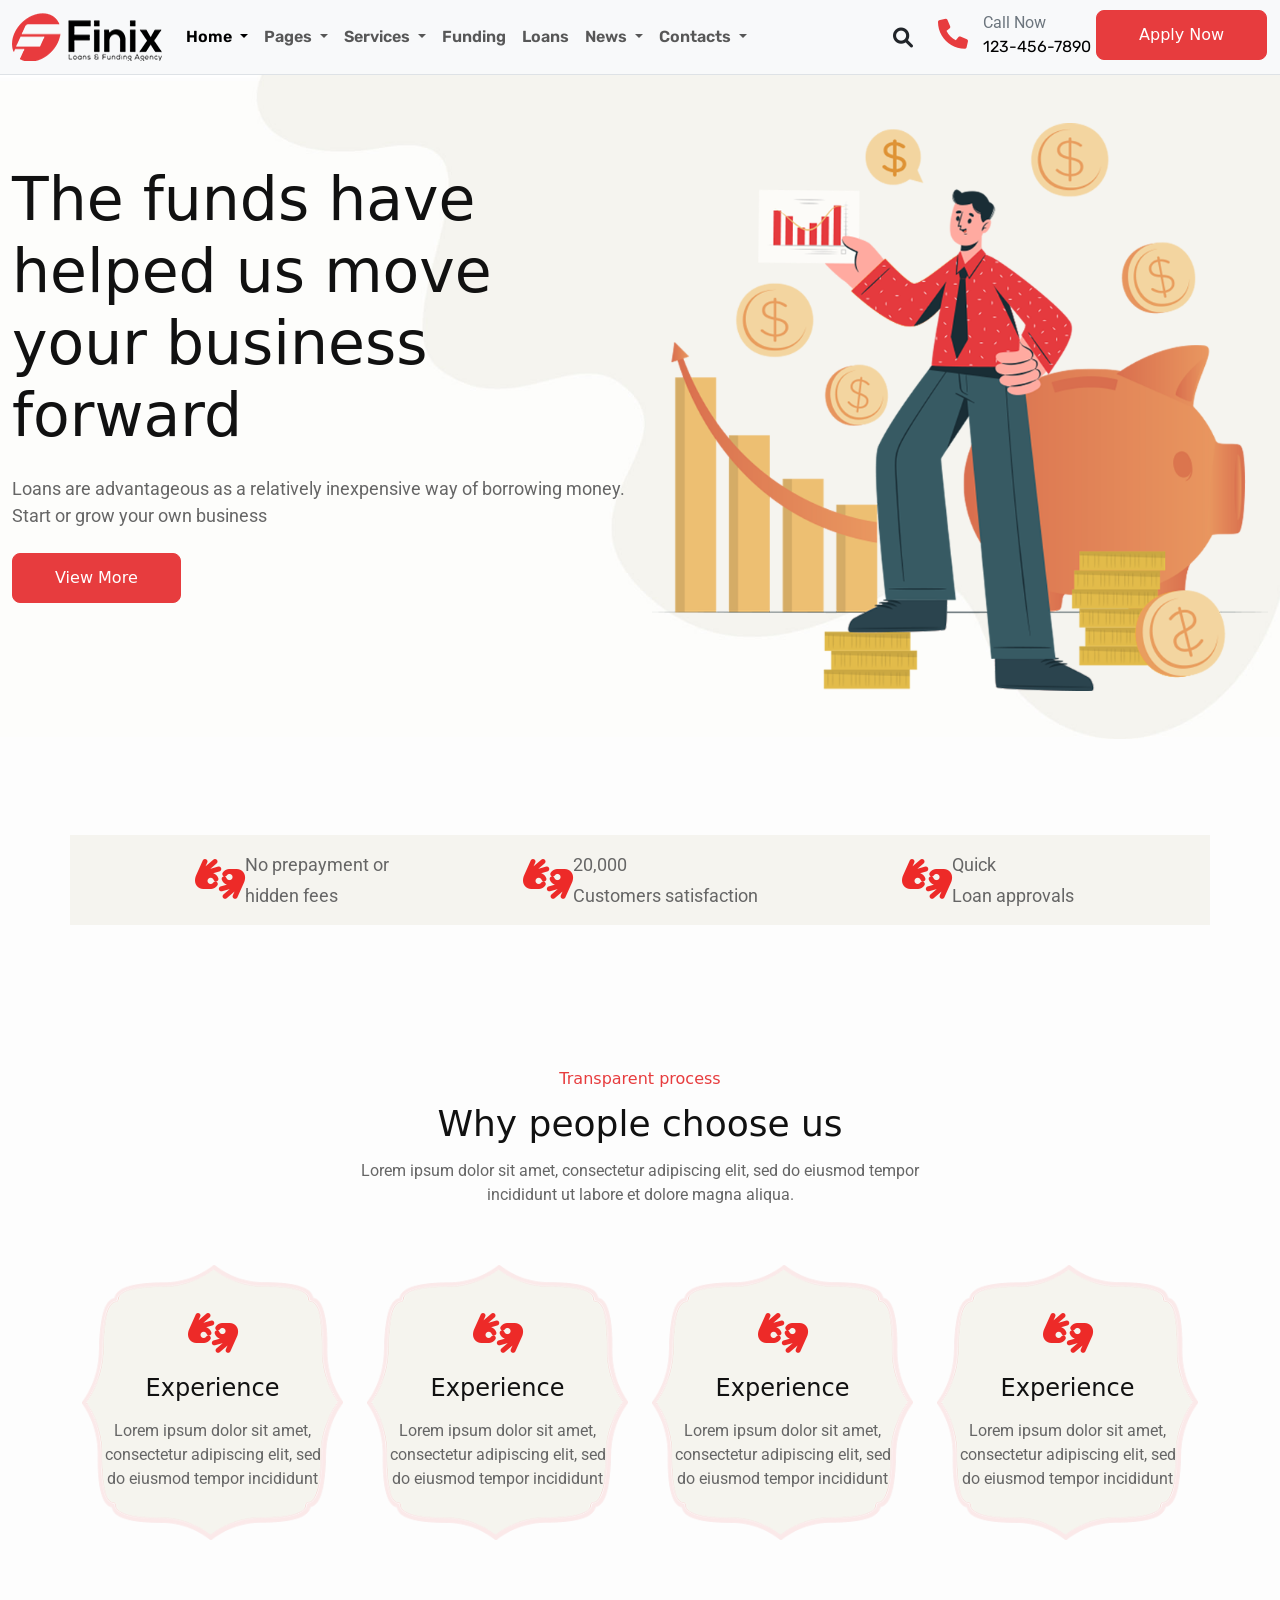
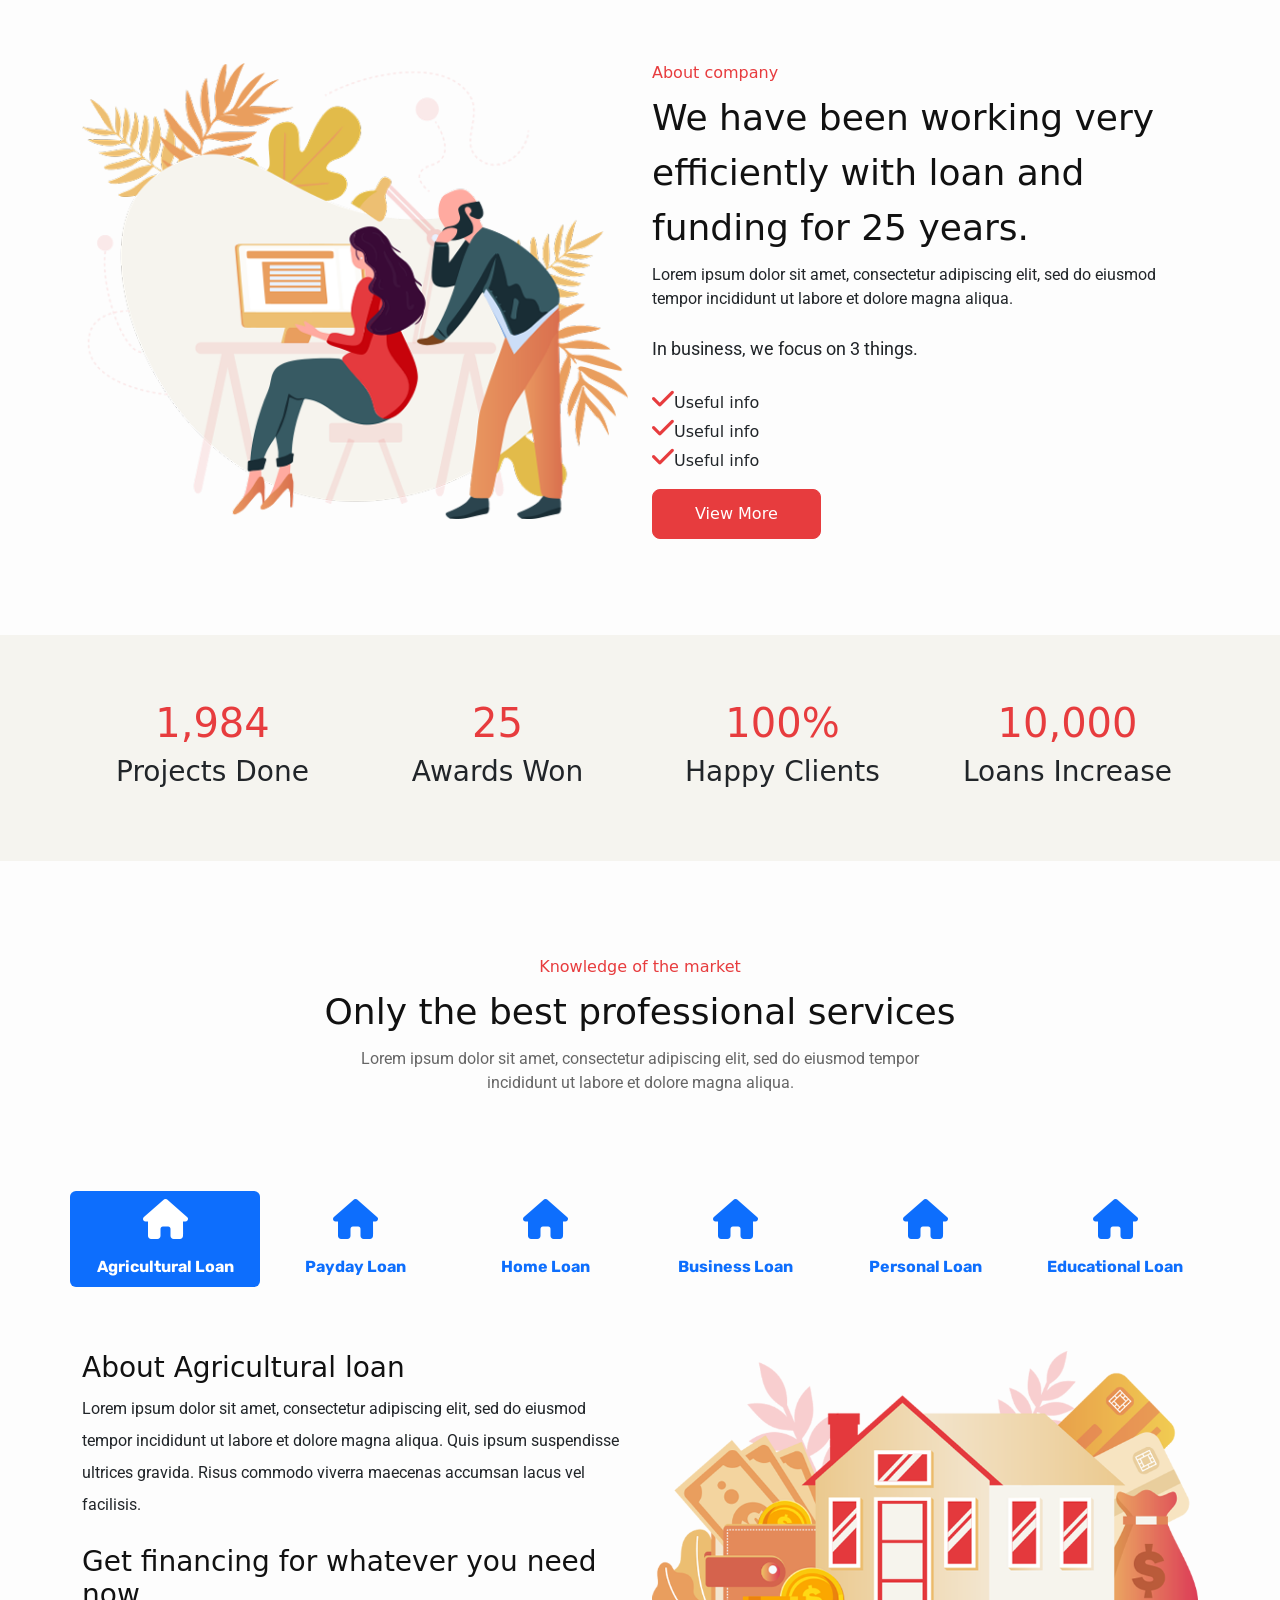
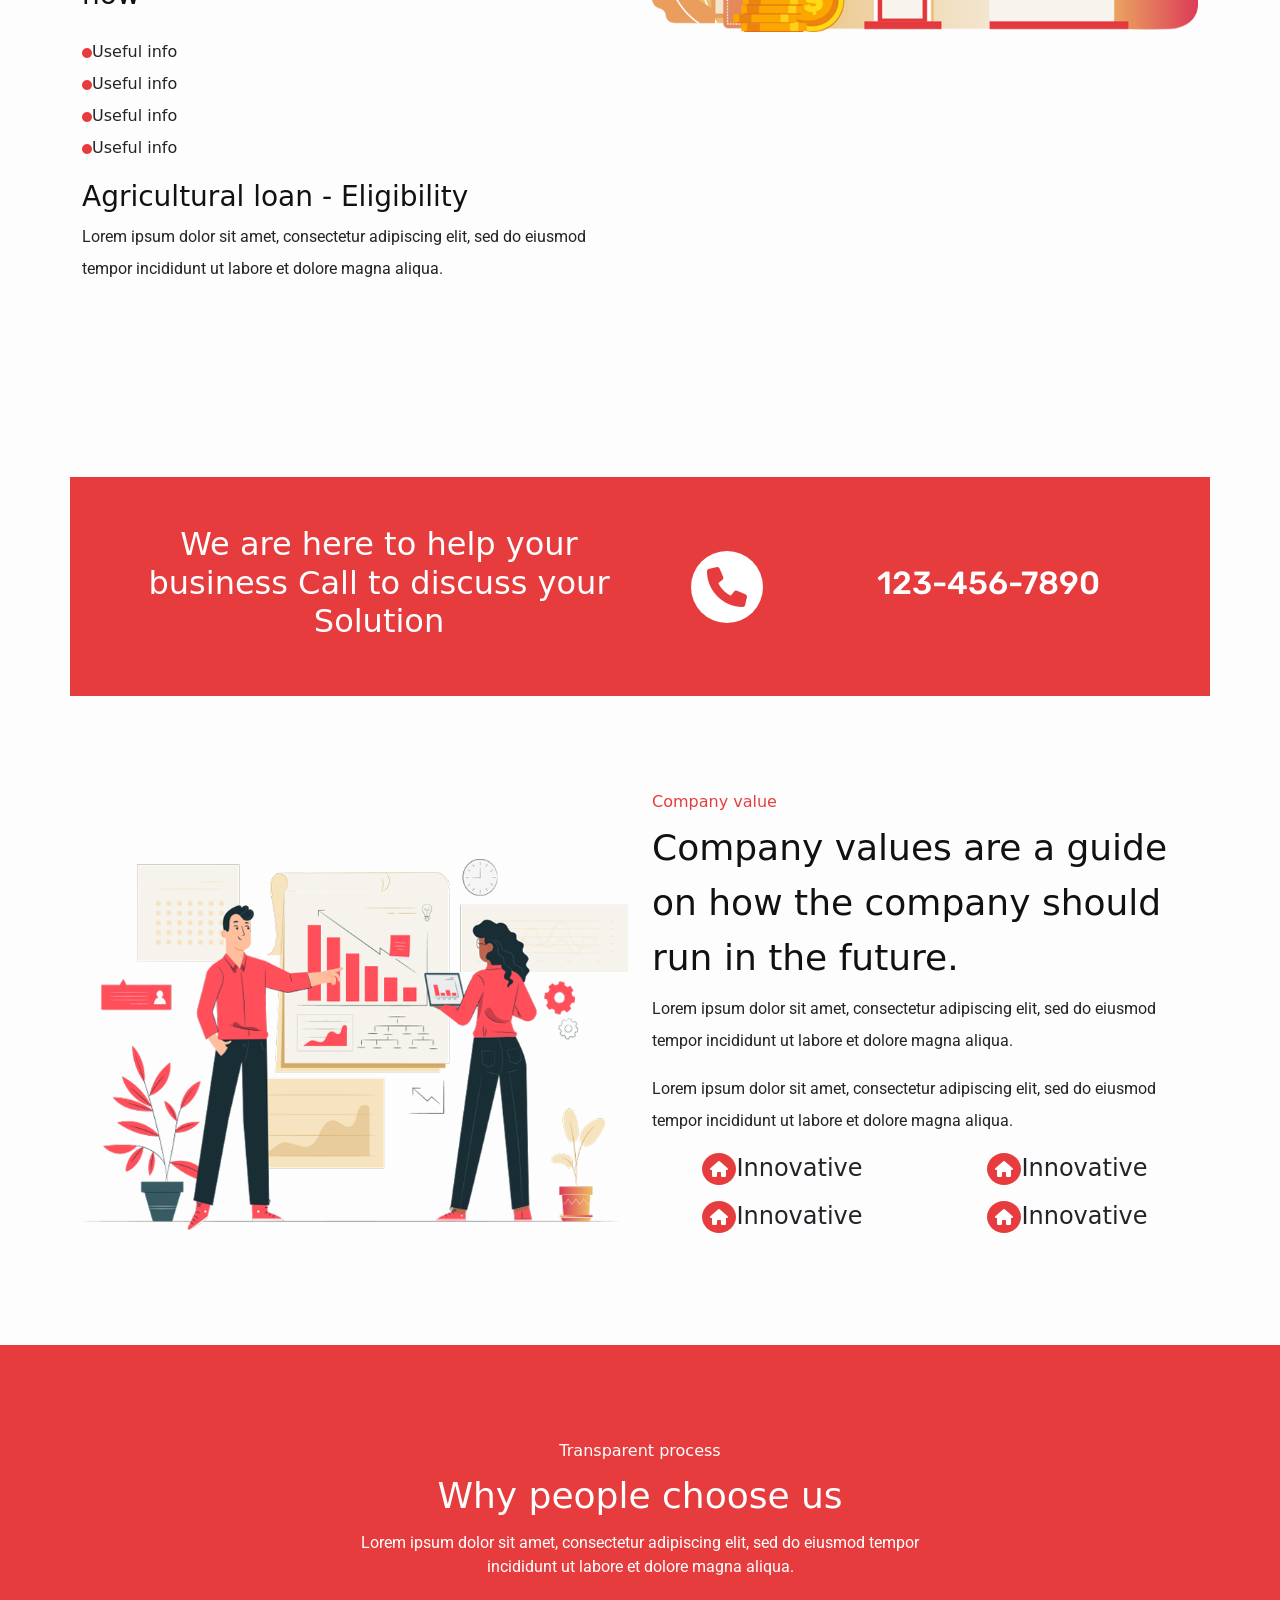
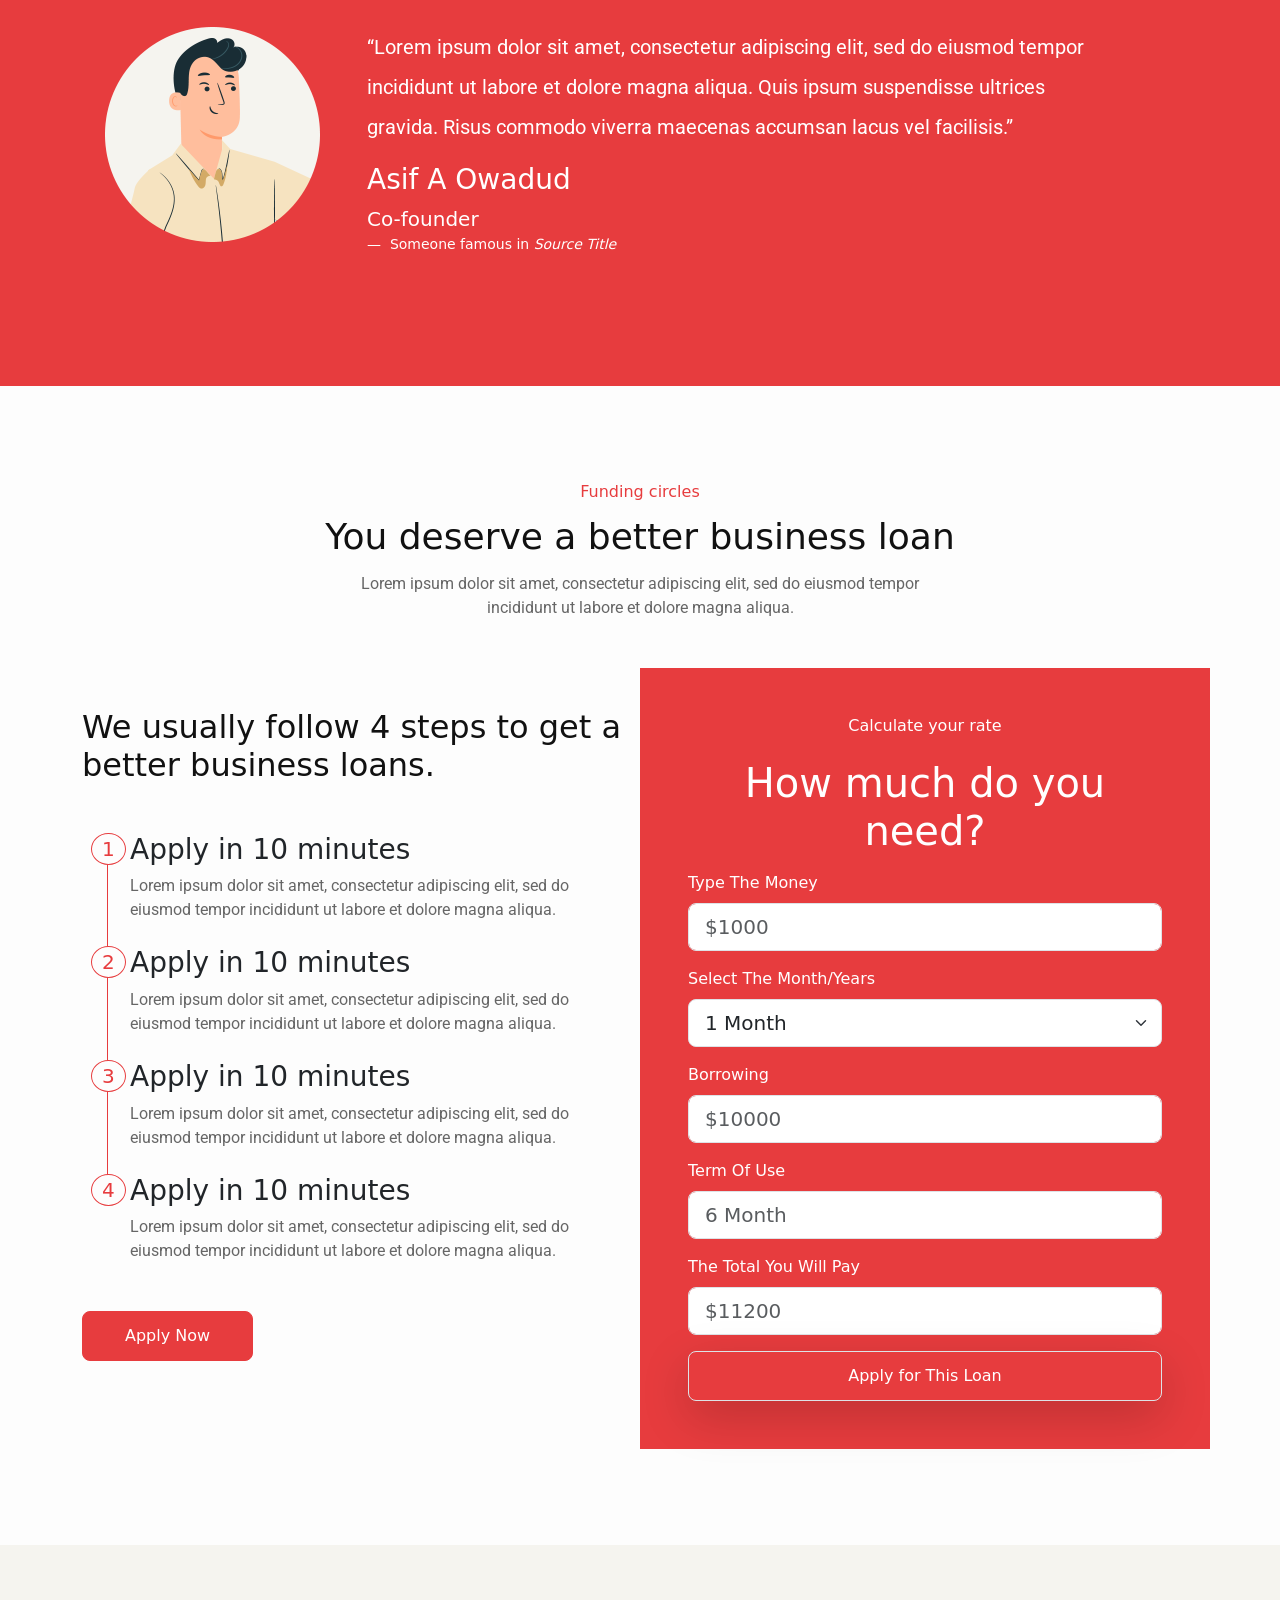
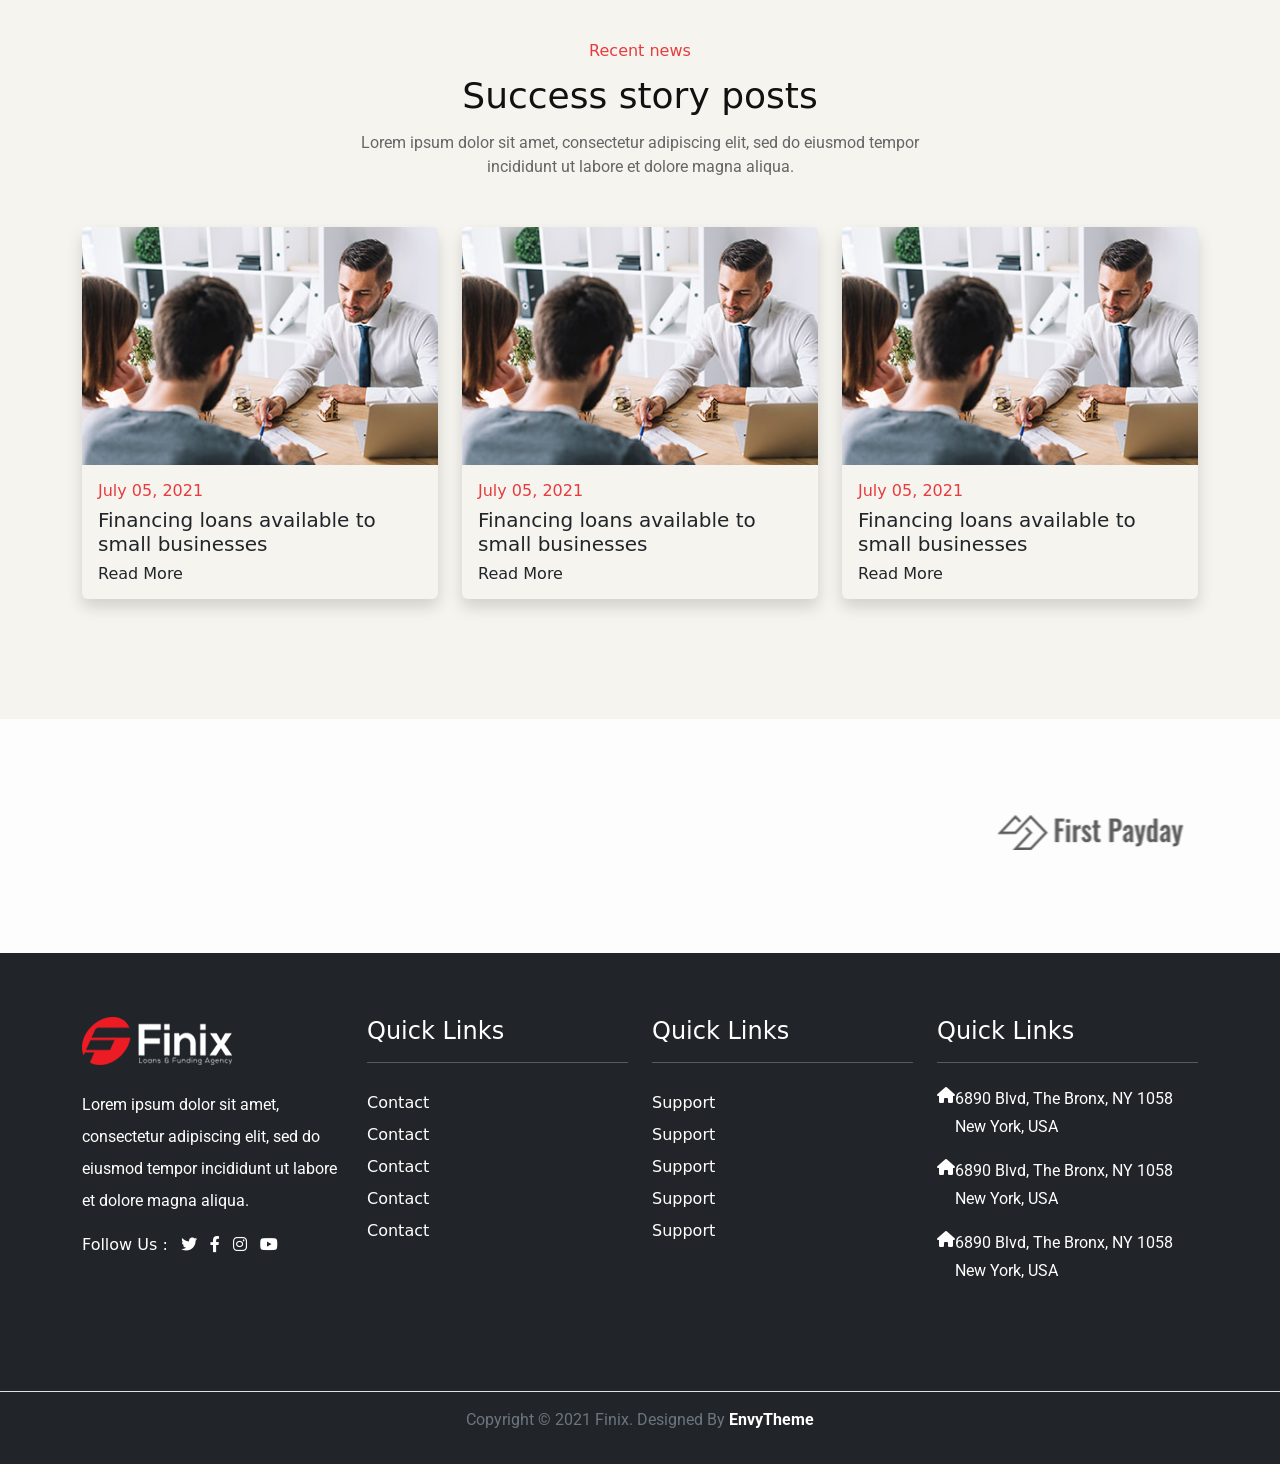
==== index.html @ 5eb979b8 "html file name changed" ====
<!doctype html>
<html lang="en">

<head>
  <!-- Required meta tags -->
  <meta charset="utf-8">
  <meta name="viewport" content="width=device-width, initial-scale=1">

  <!-- Bootstrap CSS -->
  <link rel="stylesheet" href="https://stackpath.bootstrapcdn.com/bootstrap/5.0.0-alpha1/css/bootstrap.min.css"
    integrity="sha384-r4NyP46KrjDleawBgD5tp8Y7UzmLA05oM1iAEQ17CSuDqnUK2+k9luXQOfXJCJ4I" crossorigin="anonymous">

  <!-- css link -->
  <link rel="stylesheet" href="css/practices.css">
  <link rel="stylesheet" href="css/pracResponsive.css">

  <!-- googleFont link -->
  <link rel="preconnect" href="https://fonts.googleapis.com">
  <link rel="preconnect" href="https://fonts.gstatic.com" crossorigin>
  <link
    href="https://fonts.googleapis.com/css2?family=Roboto:ital,wght@0,100;0,300;0,400;0,500;0,700;0,900;1,100;1,300;1,400;1,500;1,700;1,900&family=Rubik:ital,wght@0,300;0,400;0,500;0,600;0,700;0,800;0,900;1,300;1,400;1,500;1,600;1,700;1,800;1,900&display=swap"
    rel="stylesheet">

  <!-- font awesome link -->
  <link rel="stylesheet" href="https://cdnjs.cloudflare.com/ajax/libs/font-awesome/6.0.0-beta2/css/all.min.css">

  <title>Hello, world!</title>
</head>

<body>

  <header class="sticky-top">


    <nav class="navbar navbar-expand-lg navbar-light bg-light border-bottom">
      <div class="container-fluid">

        <a class="navbar-brand headerLogo" href="#">
          <img src="images/logo.png" alt="">
        </a>

        <button class="navbar-toggler" type="button" data-toggle="collapse" data-target="#navbarSupportedContent"
          aria-controls="navbarSupportedContent" aria-expanded="false" aria-label="Toggle navigation">
          <span class="navbar-toggler-icon"></span>
        </button>

        <div class="collapse navbar-collapse" id="navbarSupportedContent">
          <ul class="navbar-nav mr-auto mb-2 mb-lg-0 navItem">

            <li class="nav-item dropdown navHoverParent">
              <a class="nav-link dropdown-toggle active" href="#" id="navbarDropdown" role="button"
                data-toggle="dropdown" aria-expanded="false">
                Home
              </a>
              <ul class="dropdown-menu" aria-labelledby="navbarDropdown">
                <li><a class="dropdown-item" href="#">Home One</a></li>
                <li><a class="dropdown-item" href="#">Home Two</a></li>
                <li><a class="dropdown-item" href="#">Home Three</a></li>
              </ul>
            </li>

            <li class="nav-item dropdown navHoverParent">
              <a class="nav-link dropdown-toggle" href="#" id="navbarDropdown" role="button" data-toggle="dropdown"
                aria-expanded="false">
                Pages
              </a>
              <ul class="dropdown-menu" aria-labelledby="navbarDropdown">
                <li><a class="dropdown-item" href="#">Home One</a></li>
                <li><a class="dropdown-item" href="#">Home Two</a></li>
                <li><a class="dropdown-item" href="#">Home Three</a></li>
              </ul>
            </li>

            <li class="nav-item dropdown navHoverParent">
              <a class="nav-link dropdown-toggle" href="#" id="navbarDropdown" role="button" data-toggle="dropdown"
                aria-expanded="false">
                Services
              </a>
              <ul class="dropdown-menu" aria-labelledby="navbarDropdown">
                <li><a class="dropdown-item" href="#">Home One</a></li>
                <li><a class="dropdown-item" href="#">Home Two</a></li>
                <li><a class="dropdown-item" href="#">Home Three</a></li>
              </ul>
            </li>

            <li class="nav-item">
              <a class="nav-link" aria-current="page" href="#">Funding</a>
            </li>

            <li class="nav-item">
              <a class="nav-link" aria-current="page" href="#">Loans</a>
            </li>

            <li class="nav-item dropdown navHoverParent">
              <a class="nav-link dropdown-toggle" href="#" id="navbarDropdown" role="button" data-toggle="dropdown"
                aria-expanded="false">
                News
              </a>
              <ul class="dropdown-menu" aria-labelledby="navbarDropdown">
                <li><a class="dropdown-item" href="#">Home One</a></li>
                <li><a class="dropdown-item" href="#">Home Two</a></li>
                <li><a class="dropdown-item" href="#">Home Three</a></li>
              </ul>
            </li>

            <li class="nav-item dropdown navHoverParent">
              <a class="nav-link dropdown-toggle" href="#" id="navbarDropdown" role="button" data-toggle="dropdown"
                aria-expanded="false">
                Contacts
              </a>
              <ul class="dropdown-menu" aria-labelledby="navbarDropdown">
                <li><a class="dropdown-item" href="#">Home One</a></li>
                <li><a class="dropdown-item" href="#">Home Two</a></li>
                <li><a class="dropdown-item" href="#">Home Three</a></li>
              </ul>
            </li>
          </ul>
        </div>
      </div>
    </nav>

    <div class="headerAccessories d-flex align-items-center justify-content-between bg-light">
      <div class="searchPhone">
        <span class="searchLogo"><i class="fas fa-search    "></i></span>
        <span class="phoneLogo border-left"><i class="fas fa-phone    "></i></span>
      </div>
      <div class="callNumber">
        <p class="text-secondary">Call Now</p>
        <a href="tel:123-456-7890">123-456-7890</a>
      </div>
      <div class="headerBtn">
        <a type="button" class="commonBtn btn-lg btn text-white">Apply Now</a>
      </div>
    </div>
  </header>

  <!-- banner start -->
  <section class="banner py-5">
    <div class="container-fluid">

      <div class="row align-items-center">

        <div class="col-xl-6 col-lg-6 col-md-12 bannerLeft mb-md-5">
          <h1>The funds have helped us move your business forward</h1>
          <p class="my-4">Loans are advantageous as a relatively inexpensive way of borrowing money. Start or grow your
            own business</p>

          <a type="button" class="commonBtn btn-lg btn text-white bannerBtn">View More</a>

        </div>
        <div class="col-xl-6 col-lg-6 col-md-12 bannerRight">
          <img src="images/vector.png" alt="">
        </div>
      </div>
    </div>
  </section>

  <!-- approval start -->
  <div class="approval py-5 bg">
    <div class="container">
      <div class="row my-5 py-3 px-5 approvaRow bgOlive">
        <div
          class="col-xl-4 col-lg-4  col-md-6 col-sm-12 approvalItem d-flex align-items-center justify-content-center">
          <div class="approvalIcon display-6 mr-3">
            <i class="fas fa-american-sign-language-interpreting"></i>
          </div>
          <div class="approvaDetails">
            <p class="mb-1">No prepayment or</p>
            <p class="mb-0">hidden fees</p>
          </div>
        </div>
        <div
          class="col-xl-4 col-lg-4  col-md-6 col-sm-12 approvalItem d-flex align-items-center justify-content-center border-left border-right">
          <div class="approvalIcon display-6 mr-3">
            <i class="fas fa-american-sign-language-interpreting"></i>
          </div>
          <div class="approvaDetails">
            <p class="mb-1">20,000</p>
            <p class="mb-0">Customers satisfaction</p>
          </div>
        </div>
        <div
          class="col-xl-4 col-lg-4  col-md-12 col-sm-12 approvalItem d-flex align-items-center justify-content-center">
          <div class="approvalIcon display-6 mr-3">
            <i class="fas fa-american-sign-language-interpreting"></i>
          </div>
          <div class="approvaDetails">
            <p class="mb-1">Quick</p>
            <p class="mb-0">Loan approvals</p>
          </div>
        </div>
      </div>
    </div>
  </div>

  <!-- chooseUs start -->
  <section class="chooseUS py-5 bg">
    <div class="container">
      <div class="cmmnSctnTtl chooseUsTtl text-center mb-5">
        <h6 class="textOrange">Transparent process</h6>
        <h2 class="textH">Why people choose us</h2>
        <p class="textP">Lorem ipsum dolor sit amet, consectetur adipiscing elit, sed do eiusmod tempor incididunt ut
          labore et dolore magna aliqua.</p>
      </div>
      <div class="row">
        <div class="col-xl-3 col-lg-3 col-md-6 col-12 my-md-2">
          <div class="chsQlt text-center mb-md-3">
            <div class="approvalIcon display-6 mr-3 chsIcon">
              <i class="fas fa-american-sign-language-interpreting"></i>
            </div>
            <div class="chsDtail mt-3">
              <h4 class="textH mb-3">Experience</h4>
              <p class="textP">Lorem ipsum dolor sit amet, consectetur adipiscing elit, sed do eiusmod tempor incididunt
              </p>
            </div>
          </div>
        </div>
        <div class="col-xl-3 col-lg-3 col-md-6 col-12 my-md-2">
          <div class="chsQlt text-center mb-md-3">
            <div class="approvalIcon display-6 mr-3 chsIcon">
              <i class="fas fa-american-sign-language-interpreting"></i>
            </div>
            <div class="chsDtail mt-3">
              <h4 class="textH mb-3">Experience</h4>
              <p class="textP">Lorem ipsum dolor sit amet, consectetur adipiscing elit, sed do eiusmod tempor incididunt
              </p>
            </div>
          </div>
        </div>
        <div class="col-xl-3 col-lg-3 col-md-6 col-12 my-md-2">
          <div class="chsQlt text-center mb-md-3">
            <div class="approvalIcon display-6 mr-3 chsIcon">
              <i class="fas fa-american-sign-language-interpreting"></i>
            </div>
            <div class="chsDtail mt-3">
              <h4 class="textH mb-3">Experience</h4>
              <p class="textP">Lorem ipsum dolor sit amet, consectetur adipiscing elit, sed do eiusmod tempor incididunt
              </p>
            </div>
          </div>
        </div>
        <div class="col-xl-3 col-lg-3 col-md-6 col-12 my-md-2">
          <div class="chsQlt text-center mb-md-3">
            <div class="approvalIcon display-6 mr-3 chsIcon">
              <i class="fas fa-american-sign-language-interpreting"></i>
            </div>
            <div class="chsDtail mt-3">
              <h4 class="textH mb-3">Experience</h4>
              <p class="textP">Lorem ipsum dolor sit amet, consectetur adipiscing elit, sed do eiusmod tempor incididunt
              </p>
            </div>
          </div>
        </div>
      </div>
    </div>
  </section>

  <!-- aboutCompany start -->

  <section class="aboutCompany bg py-5">
    <div class="container">
      <div class="row">
        <div class="col-xl-6 col-lg-6 col-md-12  mb-5 mb-xl-0 mb-lg-0">
          <img src="/images/image4.png" alt="">
        </div>
        <div class="col-xl-6 col-lg-6 col-md-12">
          <div class="cmmnSctnTtl aboutCompanyTtl text-left mb-5">
            <h6 class="textOrange">About company</h6>
            <h2 class="textH">We have been working very efficiently with loan and funding for 25 years.</h2>
            <p class="text-left  w-100">Lorem ipsum dolor sit amet, consectetur adipiscing elit, sed do eiusmod tempor
              incididunt ut labore et dolore magna aliqua.</p>
            <p class="text-left  w-100 my-4" style="font-size:18px;">In business, we focus on 3 things.</p>
            <ul class="list-unstyled">
              <li><i class="fas fa-check    textOrange pr-2" style="font-size: 25px;"></i>Useful info</li>
              <li><i class="fas fa-check    textOrange pr-2" style="font-size: 25px;"></i>Useful info</li>
              <li><i class="fas fa-check    textOrange pr-2" style="font-size: 25px;"></i>Useful info</li>
            </ul>

            <a type="button" class="commonBtn btn-lg btn text-white bannerBtn">View More</a>
          </div>
        </div>
      </div>
    </div>
  </section>

  <!-- stat start -->
  <section class="stat py-5 bgOlive">
    <div class="container">
      <div class="row">
        <div class="statItem col-xl-3 col-lg-3 col-md-6 col-sm-12 my-md-3 text-center">
          <h1 class="textOrange">1,984</h1>
          <h3>Projects Done</h3>
        </div>
        <div class="statItem col-xl-3 col-lg-3 col-md-6 col-sm-12 my-md-3 text-center border-left border-right">
          <h1 class="textOrange">25</h1>
          <h3>Awards Won</h3>
        </div>
        <div class="statItem col-xl-3 col-lg-3 col-md-6 col-sm-12 my-md-3 text-center border-right">
          <h1 class="textOrange">100%</h1>
          <h3>Happy Clients</h3>
        </div>
        <div class="statItem col-xl-3 col-lg-3 col-md-6 col-sm-12 my-md-3 text-center">
          <h1 class="textOrange">10,000</h1>
          <h3>Loans Increase</h3>
        </div>
      </div>
    </div>
  </section>

  <!-- services start -->
  <section class="services bg py-5">
    <div class="container">
      <div class="row my-5">
        <div class="cmmnSctnTtl servicesTtl text-center mb-5">
          <h6 class="textOrange">Knowledge of the market</h6>
          <h2 class="textH">Only the best professional services</h2>
          <p class="textP">Lorem ipsum dolor sit amet, consectetur adipiscing elit, sed do eiusmod tempor incididunt ut
            labore et dolore magna aliqua.</p>
        </div>
      </div>
      <div class="servicesTab">
        <ul class="row nav nav-pills mb-3" id="pills-tab" role="tablist">
          <li
            class="nav-item text-center col-xxl-2 col-xl-2 col-lg-2 col-md-2 col-sm-12 servicesItem p-xl-0 p-lg-0 p-md-0 p-sm-3">
            <a class="nav-link active" id="pills-aglLoan-tab" data-toggle="pill" href="#pills-aglLoan" role="tab"
              aria-controls="pills-aglLoan" aria-selected="true">
              <span class="d-block"><i class="fas fa-home     display-6 mb-3"></i></span>
              <strong class="d-block">Agricultural Loan</strong>
            </a>
          </li>

          <li
            class="nav-item text-center col-xxl-2 col-xl-2 col-lg-2 col-md-2 col-sm-12 servicesItem p-xl-0 p-lg-0 p-md-0 p-sm-3">
            <a class="nav-link" id="pills-Payday-tab" data-toggle="pill" href="#pills-Payday" role="tab"
              aria-controls="pills-Payday" aria-selected="false">
              <span class="d-block"><i class="fas fa-home     display-6 mb-3"></i></span>
              <strong class="d-block">Payday Loan</strong>
            </a>
          </li>

          <li
            class="nav-item text-center col-xxl-2 col-xl-2 col-lg-2 col-md-2 col-sm-12 servicesItem p-xl-0 p-lg-0 p-md-0 p-sm-3">
            <a class="nav-link" id="pills-Home-tab" data-toggle="pill" href="#pills-Home" role="tab"
              aria-controls="pills-Home" aria-selected="false">
              <span class="d-block"><i class="fas fa-home     display-6 mb-3"></i></span>
              <strong class="d-block">Home Loan</strong>
            </a>
          </li>

          <li
            class="nav-item text-center col-xxl-2 col-xl-2 col-lg-2 col-md-2 col-sm-12 servicesItem p-xl-0 p-lg-0 p-md-0 p-sm-3">
            <a class="nav-link" id="pills-Business-tab" data-toggle="pill" href="#pills-Business" role="tab"
              aria-controls="pills-Business" aria-selected="false">
              <span class="d-block"><i class="fas fa-home     display-6 mb-3"></i></span>
              <strong class="d-block">Business Loan</strong>
            </a>
          </li>

          <li
            class="nav-item text-center col-xxl-2 col-xl-2 col-lg-2 col-md-2 col-sm-12 servicesItem p-xl-0 p-lg-0 p-md-0 p-sm-3">
            <a class="nav-link" id="pills-Personal-tab" data-toggle="pill" href="#pills-Personal" role="tab"
              aria-controls="pills-Personal" aria-selected="false">
              <span class="d-block"><i class="fas fa-home     display-6 mb-3"></i></span>
              <strong class="d-block">Personal Loan</strong>
            </a>
          </li>

          <li
            class="nav-item text-center col-xxl-2 col-xl-2 col-lg-2 col-md-2 col-sm-12 servicesItem p-xl-0 p-lg-0 p-md-0 p-sm-3">
            <a class="nav-link" id="pills-Edu-tab" data-toggle="pill" href="#pills-Edu" role="tab"
              aria-controls="pills-Edu" aria-selected="false">
              <span class="d-block"><i class="fas fa-home     display-6 mb-3"></i></span>
              <strong class="d-block">Educational Loan</strong>
            </a>
          </li>
        </ul>

        <div class="tab-content" id="pills-tabContent">
          <div class="tab-pane fade show active" id="pills-aglLoan" role="tabpanel" aria-labelledby="pills-aglLoan-tab">
            <div class="row py-5">
              <div class="col-xl-6 col-lg-6 col-md-12 col-sm-12">
                <div class="aglDtails">

                  <div class="cmmnSctnTtl aboutCompanyTtl text-left mb-5">
                    <h3 class="textH">About Agricultural loan</h3>
                    <p class="text-left  w-100 lh-lg">Lorem ipsum dolor sit amet, consectetur adipiscing elit, sed do
                      eiusmod tempor incididunt ut labore et dolore magna aliqua. Quis ipsum suspendisse ultrices
                      gravida. Risus commodo viverra maecenas accumsan lacus vel facilisis.</p>
                    <h3 class="textH my-4">Get financing for whatever you need now</h3>
                    <ul class="list-unstyled">
                      <li class="lh-lg"><i class="fas fa-circle textOrange pr-2" style="font-size: 10px;"></i>Useful
                        info</li>
                      <li class="lh-lg"><i class="fas fa-circle textOrange pr-2" style="font-size: 10px;"></i>Useful
                        info</li>
                      <li class="lh-lg"><i class="fas fa-circle textOrange pr-2" style="font-size: 10px;"></i>Useful
                        info</li>
                      <li class="lh-lg"><i class="fas fa-circle textOrange pr-2" style="font-size: 10px;"></i>Useful
                        info</li>
                    </ul>
                    <h3 class="textH">Agricultural loan - Eligibility</h3>
                    <p class="text-left  w-100 lh-lg">Lorem ipsum dolor sit amet, consectetur adipiscing elit, sed do
                      eiusmod tempor incididunt ut labore et dolore magna aliqua.</p>
                  </div>
                </div>
              </div>
              <div class="col-xl-6 col-lg-6 col-md-12 col-sm-12">
                <img src="./images/services-tab2.png" alt="">
              </div>
            </div>
          </div>

          <div class="tab-pane fade" id="pills-Payday" role="tabpanel" aria-labelledby="pills-Payday-tab">
            <div class="row py-5">
              <div class="col-xl-6 col-lg-6 col-md-12 col-sm-12">
                <div class="aglDtails">

                  <div class="cmmnSctnTtl aboutCompanyTtl text-left mb-5">
                    <h3 class="textH">About Payday loan</h3>
                    <p class="text-left  w-100 lh-lg">Lorem ipsum dolor sit amet, consectetur adipiscing elit, sed do
                      eiusmod tempor incididunt ut labore et dolore magna aliqua. Quis ipsum suspendisse ultrices
                      gravida. Risus commodo viverra maecenas accumsan lacus vel facilisis.</p>
                    <h3 class="textH my-4">Get financing for whatever you need now</h3>
                    <ul class="list-unstyled">
                      <li class="lh-lg"><i class="fas fa-circle textOrange pr-2" style="font-size: 10px;"></i>Useful
                        info</li>
                      <li class="lh-lg"><i class="fas fa-circle textOrange pr-2" style="font-size: 10px;"></i>Useful
                        info</li>
                      <li class="lh-lg"><i class="fas fa-circle textOrange pr-2" style="font-size: 10px;"></i>Useful
                        info</li>
                      <li class="lh-lg"><i class="fas fa-circle textOrange pr-2" style="font-size: 10px;"></i>Useful
                        info</li>
                    </ul>
                    <h3 class="textH">Payday loan - Eligibility</h3>
                    <p class="text-left  w-100 lh-lg">Lorem ipsum dolor sit amet, consectetur adipiscing elit, sed do
                      eiusmod tempor incididunt ut labore et dolore magna aliqua.</p>
                  </div>
                </div>
              </div>
              <div class="col-xl-6 col-lg-6 col-md-12 col-sm-12">
                <img src="./images/services-tab2.png" alt="">
              </div>
            </div>
          </div>

          <div class="tab-pane fade" id="pills-Home" role="tabpanel" aria-labelledby="pills-Home-tab">
            <div class="row py-5">
              <div class="col-xl-6 col-lg-6 col-md-12 col-sm-12">
                <div class="aglDtails">

                  <div class="cmmnSctnTtl aboutCompanyTtl text-left mb-5">
                    <h3 class="textH">About Home loan</h3>
                    <p class="text-left  w-100 lh-lg">Lorem ipsum dolor sit amet, consectetur adipiscing elit, sed do
                      eiusmod tempor incididunt ut labore et dolore magna aliqua. Quis ipsum suspendisse ultrices
                      gravida. Risus commodo viverra maecenas accumsan lacus vel facilisis.</p>
                    <h3 class="textH my-4">Get financing for whatever you need now</h3>
                    <ul class="list-unstyled">
                      <li class="lh-lg"><i class="fas fa-circle textOrange pr-2" style="font-size: 10px;"></i>Useful
                        info</li>
                      <li class="lh-lg"><i class="fas fa-circle textOrange pr-2" style="font-size: 10px;"></i>Useful
                        info</li>
                      <li class="lh-lg"><i class="fas fa-circle textOrange pr-2" style="font-size: 10px;"></i>Useful
                        info</li>
                      <li class="lh-lg"><i class="fas fa-circle textOrange pr-2" style="font-size: 10px;"></i>Useful
                        info</li>
                    </ul>
                    <h3 class="textH">Home loan - Eligibility</h3>
                    <p class="text-left  w-100 lh-lg">Lorem ipsum dolor sit amet, consectetur adipiscing elit, sed do
                      eiusmod tempor incididunt ut labore et dolore magna aliqua.</p>
                  </div>
                </div>
              </div>
              <div class="col-xl-6 col-lg-6 col-md-12 col-sm-12">
                <img src="./images/services-tab2.png" alt="">
              </div>
            </div>
          </div>

          <div class="tab-pane fade" id="pills-Business" role="tabpanel" aria-labelledby="pills-Business-tab">
            <div class="row py-5">
              <div class="col-xl-6 col-lg-6 col-md-12 col-sm-12">
                <div class="aglDtails">

                  <div class="cmmnSctnTtl aboutCompanyTtl text-left mb-5">
                    <h3 class="textH">About Business loan</h3>
                    <p class="text-left  w-100 lh-lg">Lorem ipsum dolor sit amet, consectetur adipiscing elit, sed do
                      eiusmod tempor incididunt ut labore et dolore magna aliqua. Quis ipsum suspendisse ultrices
                      gravida. Risus commodo viverra maecenas accumsan lacus vel facilisis.</p>
                    <h3 class="textH my-4">Get financing for whatever you need now</h3>
                    <ul class="list-unstyled">
                      <li class="lh-lg"><i class="fas fa-circle textOrange pr-2" style="font-size: 10px;"></i>Useful
                        info</li>
                      <li class="lh-lg"><i class="fas fa-circle textOrange pr-2" style="font-size: 10px;"></i>Useful
                        info</li>
                      <li class="lh-lg"><i class="fas fa-circle textOrange pr-2" style="font-size: 10px;"></i>Useful
                        info</li>
                      <li class="lh-lg"><i class="fas fa-circle textOrange pr-2" style="font-size: 10px;"></i>Useful
                        info</li>
                    </ul>
                    <h3 class="textH">Business loan - Eligibility</h3>
                    <p class="text-left  w-100 lh-lg">Lorem ipsum dolor sit amet, consectetur adipiscing elit, sed do
                      eiusmod tempor incididunt ut labore et dolore magna aliqua.</p>
                  </div>
                </div>
              </div>
              <div class="col-xl-6 col-lg-6 col-md-12 col-sm-12">
                <img src="./images/services-tab2.png" alt="">
              </div>
            </div>
          </div>

          <div class="tab-pane fade" id="pills-Personal" role="tabpanel" aria-labelledby="pills-Personal-tab">
            <div class="row py-5">
              <div class="col-xl-6 col-lg-6 col-md-12 col-sm-12">
                <div class="aglDtails">

                  <div class="cmmnSctnTtl aboutCompanyTtl text-left mb-5">
                    <h3 class="textH">About Personal loan</h3>
                    <p class="text-left  w-100 lh-lg">Lorem ipsum dolor sit amet, consectetur adipiscing elit, sed do
                      eiusmod tempor incididunt ut labore et dolore magna aliqua. Quis ipsum suspendisse ultrices
                      gravida. Risus commodo viverra maecenas accumsan lacus vel facilisis.</p>
                    <h3 class="textH my-4">Get financing for whatever you need now</h3>
                    <ul class="list-unstyled">
                      <li class="lh-lg"><i class="fas fa-circle textOrange pr-2" style="font-size: 10px;"></i>Useful
                        info</li>
                      <li class="lh-lg"><i class="fas fa-circle textOrange pr-2" style="font-size: 10px;"></i>Useful
                        info</li>
                      <li class="lh-lg"><i class="fas fa-circle textOrange pr-2" style="font-size: 10px;"></i>Useful
                        info</li>
                      <li class="lh-lg"><i class="fas fa-circle textOrange pr-2" style="font-size: 10px;"></i>Useful
                        info</li>
                    </ul>
                    <h3 class="textH">Personal loan - Eligibility</h3>
                    <p class="text-left  w-100 lh-lg">Lorem ipsum dolor sit amet, consectetur adipiscing elit, sed do
                      eiusmod tempor incididunt ut labore et dolore magna aliqua.</p>
                  </div>
                </div>
              </div>
              <div class="col-xl-6 col-lg-6 col-md-12 col-sm-12">
                <img src="./images/services-tab2.png" alt="">
              </div>
            </div>
          </div>

          <div class="tab-pane fade" id="pills-Edu" role="tabpanel" aria-labelledby="pills-Edu-tab">
            <div class="row py-5">
              <div class="col-xl-6 col-lg-6 col-md-12 col-sm-12">
                <div class="aglDtails">

                  <div class="cmmnSctnTtl aboutCompanyTtl text-left mb-5">
                    <h3 class="textH">About Educational loan</h3>
                    <p class="text-left  w-100 lh-lg">Lorem ipsum dolor sit amet, consectetur adipiscing elit, sed do
                      eiusmod tempor incididunt ut labore et dolore magna aliqua. Quis ipsum suspendisse ultrices
                      gravida. Risus commodo viverra maecenas accumsan lacus vel facilisis.</p>
                    <h3 class="textH my-4">Get financing for whatever you need now</h3>
                    <ul class="list-unstyled">
                      <li class="lh-lg"><i class="fas fa-circle textOrange pr-2" style="font-size: 10px;"></i>Useful
                        info</li>
                      <li class="lh-lg"><i class="fas fa-circle textOrange pr-2" style="font-size: 10px;"></i>Useful
                        info</li>
                      <li class="lh-lg"><i class="fas fa-circle textOrange pr-2" style="font-size: 10px;"></i>Useful
                        info</li>
                      <li class="lh-lg"><i class="fas fa-circle textOrange pr-2" style="font-size: 10px;"></i>Useful
                        info</li>
                    </ul>
                    <h3 class="textH">Educational loan - Eligibility</h3>
                    <p class="text-left  w-100 lh-lg">Lorem ipsum dolor sit amet, consectetur adipiscing elit, sed do
                      eiusmod tempor incididunt ut labore et dolore magna aliqua.</p>
                  </div>
                </div>
              </div>
              <div class="col-xl-6 col-lg-6 col-md-12 col-sm-12">
                <img src="./images/services-tab2.png" alt="">
              </div>
            </div>
          </div>

        </div>
      </div>
    </div>
  </section>

  <!-- businessCall start -->

  <section class="businessCall bg py-5">
    <div class="container bgOrange rounded-lg">
      <div class="row p-5 align-items-center">
        <div class="col-xl-6 col-lg-6 col-md-12 border-right text-xl-left text-lg-left text-center">
          <h2 class="text-white">
            We are here to help your business Call to discuss your Solution
          </h2>
        </div>
        <div class="col-xl-2 col-lg-2 col-md-12 text-xl-right text-lg-righ text-center my-xl-0 my-lg-0 my-3">
          <i class="fas fa-phone    textOrange bg-white p-3 rounded-circle display-6"></i>
        </div>
        <div class="col-xl-4 col-lg-4 col-md-12 text-xl-right text-lg-right text-center">
          <h2>
            <a href="tel:123-456-7890" class="text-white d-block">123-456-7890</a>
          </h2>
        </div>
      </div>
    </div>
  </section>

  <!-- value start -->


  <section class="valueCompany aboutCompany bg py-5">
    <div class="container">
      <div class="row align-items-center">
        <div class="col-xl-6 col-lg-6 col-md-12 mb-5 mb-xl-0 mb-lg-0">
          <img src="/images/value.png" alt="">
        </div>
        <div class="col-xl-6 col-lg-6 col-md-12">
          <div class="cmmnSctnTtl aboutCompanyTtl valueCompanyTtl text-left mb-5">
            <h6 class="textOrange">Company value</h6>
            <h2 class="textH">Company values are a guide on how the company should run in the future.</h2>
            <p class="text-left lh-lg mb-3  w-100">Lorem ipsum dolor sit amet, consectetur adipiscing elit, sed do
              eiusmod tempor
              incididunt ut labore et dolore magna aliqua.</p>
            <p class="text-left lh-lg mb-3  w-100">Lorem ipsum dolor sit amet, consectetur adipiscing elit, sed do
              eiusmod tempor
              incididunt ut labore et dolore magna aliqua.</p>
            <div class="row">
              <div class="col-xl-6 col-lg-6 col-md-3 col-12  d-flex justify-content-center align-items-center mb-3">
                <i class="fas fa-home bgOrange text-white rounded-circle p-2 mr-3   "></i>
                <h4 class="d-inline-block mb-0">Innovative</h4>
              </div>
              <div class="col-xl-6 col-lg-6 col-md-3 col-12  d-flex justify-content-center align-items-center mb-3">
                <i class="fas fa-home bgOrange text-white rounded-circle p-2 mr-3   "></i>
                <h4 class="d-inline-block mb-0">Innovative</h4>
              </div>
              <div class="col-xl-6 col-lg-6 col-md-3 col-12  d-flex justify-content-center align-items-center mb-3">
                <i class="fas fa-home bgOrange text-white rounded-circle p-2 mr-3   "></i>
                <h4 class="d-inline-block mb-0">Innovative</h4>
              </div>
              <div class="col-xl-6 col-lg-6 col-md-3 col-12  d-flex justify-content-center align-items-center mb-3">
                <i class="fas fa-home bgOrange text-white rounded-circle p-2 mr-3   "></i>
                <h4 class="d-inline-block mb-0">Innovative</h4>
              </div>
            </div>
          </div>
        </div>
      </div>
    </div>
  </section>

  <!-- CLIEnts words start -->
  <section class="clientsWords py-5 bgOrange">
    <div class="container  my-xl-5 my-lg-5">
      <div class="cmmnSctnTtl chooseUsTtl CLIEntswordsTtl text-center mb-5">
        <h6 class="text-white">Transparent process</h6>
        <h2 class="textH text-white">Why people choose us</h2>
        <p class="textP text-white">Lorem ipsum dolor sit amet, consectetur adipiscing elit, sed do eiusmod tempor
          incididunt ut
          labore et dolore magna aliqua.</p>
      </div>
      <div class="row">
        <div class="col-12 col-xl-3 col-lg-3 text-center mb-5">
          <img src="./images/man2.png" alt="">
        </div>
        <div class="col-12 col-xl-8 col-lg-9">
          <figure class="text-white">
            <blockquote class="blockquote">
              <p class="lh-lg">“Lorem ipsum dolor sit amet, consectetur adipiscing elit, sed do eiusmod tempor
                incididunt ut labore et dolore magna aliqua. Quis ipsum suspendisse ultrices gravida. Risus commodo
                viverra maecenas accumsan lacus vel facilisis.”</p>
              <h3>Asif A Owadud</h3>
              <span>Co-founder</span>
            </blockquote>
            <figcaption class="blockquote-footer text-white">
              Someone famous in <cite title="Source Title">Source Title</cite>
            </figcaption>
          </figure>
        </div>
      </div>
    </div>
  </section>

  <!-- finding circles start -->
  <section class="findingCircle py-5 bg">
    <div class="container my-xl-5 my-lg-5">
      <div class="cmmnSctnTtl chooseUsTtl CLIEntswordsTtl findingCircleTtl text-center mb-5">
        <h6 class="textOrange">Funding circles</h6>
        <h2 class="textH">You deserve a better business loan</h2>
        <p class="textP">Lorem ipsum dolor sit amet, consectetur adipiscing elit, sed do eiusmod tempor incididunt ut
          labore et dolore magna aliqua.</p>
      </div>
      <div class="row align-items-center">
        <div class="col-xl-6 col-lg-6 col-12 findingApply mb-5">
          <h2 class="textH">
            We usually follow 4 steps to get a better business loans.
          </h2>

          <ul class="list-unstyled px-5 my-5">
            <li class="mt-4">
              <span class="textOrange bg rounded-circle">1</span>
              <h3>Apply in 10 minutes</h3>
              <p class="textP">Lorem ipsum dolor sit amet, consectetur adipiscing elit, sed do eiusmod tempor incididunt
                ut labore et dolore magna aliqua.</p>
            </li>
            <li class="mt-4">
              <span class="textOrange bg rounded-circle">2</span>
              <h3>Apply in 10 minutes</h3>
              <p class="textP">Lorem ipsum dolor sit amet, consectetur adipiscing elit, sed do eiusmod tempor incididunt
                ut labore et dolore magna aliqua.</p>
            </li>
            <li class="mt-4">
              <span class="textOrange bg rounded-circle">3</span>
              <h3>Apply in 10 minutes</h3>
              <p class="textP">Lorem ipsum dolor sit amet, consectetur adipiscing elit, sed do eiusmod tempor incididunt
                ut labore et dolore magna aliqua.</p>
            </li>
            <li class="mt-4">
              <span class="textOrange bg rounded-circle">4</span>
              <h3>Apply in 10 minutes</h3>
              <p class="textP">Lorem ipsum dolor sit amet, consectetur adipiscing elit, sed do eiusmod tempor incididunt
                ut labore et dolore magna aliqua.</p>
            </li>
          </ul>
          <a type="button" class="commonBtn btn-lg btn text-white bannerBtn">Apply Now</a>


        </div>
        <div class="col-xl-6 col-lg-6 col-12 p-5 bgOrange text-white">
          <div class="row text-center">
            <h6 class="text-white">Calculate your rate</h6>
            <h1 class="textH text-white  my-3">
              How much do you need?
            </h1>
          </div>
          <div class="row">
            <form>
              <div class="mb-3">
                <label for="exampleInputtext" class="form-label">Type The Money</label>
                <input type="text" class="form-control form-control-lg" id="exampleInputtext"
                  aria-describedby="emailHelp" placeholder="$1000">
              </div>
              <div class="mb-3">
                <label for="exampleInputselect" class="form-label">Select The Month/Years</label>
                <select class="form-select form-select-lg mb-3" aria-label=".form-select-lg example"
                  id="exampleInputselect">
                  <option selected>1 Month</option>
                  <option value="1">2 Month</option>
                  <option value="1">3 Month</option>
                  <option value="1">4 Month</option>
                  <option value="1">5 Month</option>
                  <option value="1">6 Month</option>
                  <option value="1">1 Year</option>
                  <option value="1">2 Year</option>
                  <option value="1">3 Year</option>
                </select>
              </div>

              <div class="mb-3">
                <label for="exampleInputborrow" class="form-label">Borrowing</label>
                <input type="text" class="form-control form-control-lg" id="exampleInputborrow"
                  aria-describedby="emailHelp" placeholder="$10000">
              </div>

              <div class="mb-3">
                <label for="exampleInputTerm" class="form-label">Term Of Use</label>
                <input type="text" class="form-control form-control-lg" id="exampleInputTerm"
                  aria-describedby="emailHelp" placeholder="6 Month">
              </div>

              <div class="mb-3">
                <label for="exampleInputTotal" class="form-label">The Total You Will Pay</label>
                <input type="text" class="form-control form-control-lg" id="exampleInputTotal"
                  aria-describedby="emailHelp" placeholder="$11200">
              </div>
              <a type="button" class="commonBtn btn-lg btn text-white bannerBtn w-100 shadow-lg border">Apply for This
                Loan</a>

            </form>
          </div>
        </div>
      </div>
    </div>
  </section>

  <!-- recent news -->
  <section class="recentNews py-5 bgOlive">
    <div class="container my-xl-5 my-lg-5">

      <div class="cmmnSctnTtl chooseUsTtl CLIEntswordsTtl findingCircleTtl recentNewsTtl text-center mb-5">
        <h6 class="textOrange">Recent news</h6>
        <h2 class="textH">Success story posts</h2>
        <p class="textP">Lorem ipsum dolor sit amet, consectetur adipiscing elit, sed do eiusmod tempor incididunt ut
          labore et dolore magna aliqua.</p>
      </div>
      <div class="row recentNewsItem">
        <div class="col-12 col-xl-4 col-lg-4 col-md-6">
          <div class="card text-left shadow bgOlive border-0 mb-4">
            <img class="card-img-top" src="./images/image1.jpg" alt="">
            <div class="card-body">
              <h6 class="card-text textOrange">July 05, 2021</h6>
              <h5 class="card-title hoverOrange">Financing loans available to small businesses</h5>
              <h6 class="card-text">Read More</h6>
            </div>
          </div>
        </div>
        <div class="col-12 col-xl-4 col-lg-4 col-md-6">
          <div class="card text-left shadow bgOlive border-0 mb-4">
            <img class="card-img-top" src="./images/image1.jpg" alt="">
            <div class="card-body">
              <h6 class="card-text textOrange">July 05, 2021</h6>
              <h5 class="card-title hoverOrange">Financing loans available to small businesses</h5>
              <h6 class="card-text">Read More</h6>
            </div>
          </div>
        </div>
        <div class="d-none d-xl-none d-lg-none d-xxl-none d-md-block col-md-3"></div>
        <div class="col-12 col-xl-4 col-lg-4 col-md-6">
          <div class="card text-left shadow bgOlive border-0 mb-4">
            <img class="card-img-top" src="./images/image1.jpg" alt="">
            <div class="card-body">
              <h6 class="card-text textOrange">July 05, 2021</h6>
              <h5 class="card-title hoverOrange">Financing loans available to small businesses</h5>
              <h6 class="card-text">Read More</h6>
            </div>
          </div>
        </div>
      </div>
    </div>
  </section>

  <!-- marquee start -->
  <section class="marque py-5 bg">
    <div class="container my-5">
      <marquee behavior="scroll" direction="left" scrollamount="5">
        <img src="./images/image3.png" class="mx-5" alt="">
        <img src="./images/image3.png" class="mx-5" alt="">
        <img src="./images/image3.png" class="mx-5" alt="">
        <img src="./images/image3.png" class="mx-5" alt="">
      </marquee>
    </div>
  </section>

  <!-- footer start -->
  <footer>
    <section class="upperFooter py-5 bg-dark">
      <div class="container my-3">
        <div class="row">
          <div class="col-xl-3 col-lg-3 col-md-6 col-12 text-white upperFooterItem mb-4">
            <img src="./images/logo2.png" alt="" class="mb-2">

            <p class="text-white lh-lg my-3">Lorem ipsum dolor sit amet, consectetur adipiscing elit, sed do eiusmod
              tempor incididunt ut
              labore et dolore magna aliqua.</p>

            <ul class="list-inline">
              <li class="list-inline-item">Follow Us :</li>
              <li class="list-inline-item"><i class="fab fa-twitter"></i></li>
              <li class="list-inline-item"><i class="fab fa-facebook-f"></i></li>
              <li class="list-inline-item"><i class="fab fa-instagram"></i></li>
              <li class="list-inline-item"><i class="fab fa-youtube"></i></li>
            </ul>
          </div>
          <div class="col-xl-3 col-lg-3 col-md-6 col-12 text-white upperFooterItem mb-4">
            <h4>Quick Links
            </h4>
            <hr>
            <ul class="list-unstyled mt-4">
              <li class="lh-lg">Contact</li>
              <li class="lh-lg">Contact</li>
              <li class="lh-lg">Contact</li>
              <li class="lh-lg">Contact</li>
              <li class="lh-lg">Contact</li>
            </ul>
          </div>
          <div class="col-xl-3 col-lg-3 col-md-6 col-12 text-white upperFooterItem mb-4">
            <h4>Quick Links
            </h4>
            <hr>
            <ul class="list-unstyled mt-4">
              <li class="lh-lg">Support</li>
              <li class="lh-lg">Support</li>
              <li class="lh-lg">Support</li>
              <li class="lh-lg">Support</li>
              <li class="lh-lg">Support</li>
            </ul>
          </div>
          <div class="col-xl-3 col-lg-3 col-md-6 col-12 text-white mb-4">
            <h4>Quick Links
            </h4>
            <hr>
            <ul class="list-unstyled mt-4">
              <li class=" d-flex mb-3">
                <i class="fas fa-home    mr-3"></i>
                <div class="contct d-inline">
                  <p class="mb-1">6890 Blvd, The Bronx, NY 1058</p>
                  <p class="mb-1">New York, USA</p>
                </div>
              </li>
              <li class=" d-flex mb-3">
                <i class="fas fa-home    mr-3"></i>
                <div class="contct d-inline">
                  <p class="mb-1">6890 Blvd, The Bronx, NY 1058</p>
                  <p class="mb-1">New York, USA</p>
                </div>
              </li>
              <li class=" d-flex mb-3">
                <i class="fas fa-home    mr-3"></i>
                <div class="contct d-inline">
                  <p class="mb-1">6890 Blvd, The Bronx, NY 1058</p>
                  <p class="mb-1">New York, USA</p>
                </div>
              </li>
            </ul>
          </div>
        </div>
      </div>
    </section>

    <section class="lowerFooter py-3 border-top text-center bg-dark">
      <p class="text-secondary">
        Copyright © 2021 Finix. Designed By <strong class="text-white">EnvyTheme</strong>
      </p>
    </section>
  </footer>

  <!-- Optional JavaScript -->
  <!-- Popper.js first, then Bootstrap JS -->
  <script src="https://cdn.jsdelivr.net/npm/popper.js@1.16.0/dist/umd/popper.min.js"
    integrity="sha384-Q6E9RHvbIyZFJoft+2mJbHaEWldlvI9IOYy5n3zV9zzTtmI3UksdQRVvoxMfooAo" crossorigin="anonymous">
    </script>
  <script src="https://stackpath.bootstrapcdn.com/bootstrap/5.0.0-alpha1/js/bootstrap.min.js"
    integrity="sha384-oesi62hOLfzrys4LxRF63OJCXdXDipiYWBnvTl9Y9/TRlw5xlKIEHpNyvvDShgf/" crossorigin="anonymous">
    </script>
</body>

</html>
---- css/practices.css ----
* {
    margin: 0;
    padding: 0;
    box-sizing: border-box;
}

a {
    font-family: 'Rubik', sans-serif;
    text-decoration: none;
    color: black;
}

p {
    font-family: 'Roboto', sans-serif;
}

img {
    max-width: 100% !important;
}

.bg {
    background: #fdfdfd;
}

.bgOlive {
    background: #f5f4ef;
}
.bgDkOlive {
    background: #f5f4ef;
}

.bgOrange {
    background-color: #e73c3e;
}

.textOrange {
    color: #e73c3e;
}

.textP {
    color: #666;
}

.textH {
    color: #111;
}

.commonBtn {
    font-size: 16px;
    background: #e73c3e;
    border-color: #e73c3e;
    position: relative;
    z-index: 2;
    padding: 12px 42px;
}

.commonBtn:hover {
    border-color: #000;
}

.commonBtn::after {
    content: "";
    width: 0%;
    height: 100%;
    background: #000;
    position: absolute;
    top: 0;
    left: 0;
    z-index: -1;
    transition: 0.4s;
}

.commonBtn:hover::after {
    width: 100%;
}

.hoverOrange{
    transition: 0.4s;
}
.hoverOrange:hover{
    color: #e73c3e;
    cursor: pointer;
}
/* header part start */
header {
    position: relative;
}

ul.navItem {}

ul.navItem li {}

ul.navItem li:hover>a {
    color: #e73c3e !important;
}

ul.navItem li a {
    transition: 0.4s;
    font-weight: 600;
}

li.navHoverParent {}

li.navHoverParent:hover ul {
    display: block;
    border: none;
    box-shadow: 1px 1px 5px 5px #bdc3c7;
}

li.navHoverParent ul li a {
    font-weight: 600;
    transition: 0.4s;
}

li.navHoverParent ul li a:hover {
    letter-spacing: 1px;
}

.headerAccessories {
    position: absolute;
    top: 13%;
    right: 1%;
    width: 30%;
}

div.searchPhone {}

div.searchPhone span {
    padding: 0 10px;
}

div.searchPhone span.searchLogo {
    font-size: 20px;
    cursor: pointer;
}

div.searchPhone span.phoneLogo {
    font-size: 30px;
    color: #e73c3e;
}

div.callNumber {}

div.callNumber p {
    margin-bottom: 0px;
}

div.callNumber a {
    font-weight: normal !important;
    transition: 0.4s;
}

div.callNumber a:hover {
    color: #e73c3e;
}

/* <!-- banner start --> */
section.banner {
    background: url(/images/main-banner3.jpg)center center no-repeat;
    background-size: cover;
}

section.banner div.bannerLeft {}

section.banner div.bannerLeft h1 {
    font-size: 60px;
    color: #111;
}

section.banner div.bannerLeft p {
    color: #666;
    font-size: 18px;
}

section.banner div.bannerLeft a.bannerBtn {
    padding: 12px 42px;
}

section.banner div.bannerRight {}

section.banner div.bannerRight img {}

/* approval start */
.approvalIcon {
    color: #ed2a28;
}

.approvaDetails {
    font-size: 18px;
    color: #666;
}

/* chooseUs start */

.cmmnSctnTtl {}

.cmmnSctnTtl h6 {
    font-weight: 400;
}

.cmmnSctnTtl p {
    width: 50%;
    margin: auto;
}

.cmmnSctnTtl h2 {
    font-size: 36px;
    line-height: 55px;
}


.chsQlt {
    background: url(../images/process-shape.png) center center no-repeat;
    background-size: contain;
    height: 280px;
}

div.chsQlt div.chsIcon {}

div.chsQlt div.chsIcon i {
    margin-top: 50px;
}

div.chsQlt div.chsDtail {}

div.chsQlt div.chsDtail p {
    margin: 0 45px;
}

/* finding start */
.findingApply{}
.findingApply ul{
    position: relative;
}
.findingApply ul::after{
    content: "";
    position: absolute;
    top: 20px;
    left: 25px;
    height: calc(100% - 25%);
    width: 1px;
    background: #e73c3e;
}
.findingApply ul li{
    position: relative;
}
.findingApply ul li span{
    border: 1px solid #e73c3e;
    z-index: 1;
    position: absolute;    
    top: 0;
    left: -39px;
    font-size: 20px;
    padding: 0px 10px;
}

.recentNewsItem div h6:last-child{
    transition: 0.4s;
}
.recentNewsItem div:hover h6:last-child{
    letter-spacing: 1px;
    color: #e73c3e;
}

.upperFooterItem{}
.upperFooterItem ul{}
.upperFooterItem ul li{
    transition: 0.4s;
}
.upperFooterItem ul li:hover{
    color: #e73c3e;
    letter-spacing: 1px;
}
.upperFooterItem ul li i{
    transition: 0.4s;
}
.upperFooterItem ul li i:hover{
    color: #e73c3e;
}
---- css/pracResponsive.css ----
@media (max-width:1366px) {
    div.chsQlt div.chsDtail p {
        margin: 0 20px;
    }

    /* <!-- aboutCompany start --> */

}

@media (max-width: 1024px) {
    a.headerLogo img {
        width: 100px;
    }

    .headerAccessories {
        top: 7%;
        width: inherit;
    }

    .commonBtn {
        padding: 10px 15px;
    }

    .cmmnSctnTtl p {
        width: 65%;
    }

    div.chsQlt div.chsIcon i {
        margin-top: 60px;
    }

    div.chsQlt div.chsDtail p {
        margin: 0 25px;
        font-size: 12px;
    }

    /* <!-- aboutCompany start --> */

}

@media (max-width: 768px) {
    div.searchPhone span.phoneLogo {
        display: none;
    }

    div.callNumber {
        display: none;
    }

    .commonBtn {
        padding: 4px 10px;
        font-weight: 100;
        font-size: 14px;
    }

    .headerAccessories {
        top: 21%;
        right: 11%;
    }

    /* approvalitem start */
    .approvalItem:nth-child(2) {
        margin: 10px 0;
        border: none !important;
    }

    /* chooseUs start */
    .cmmnSctnTtl p {
        width: 85%;
    }

    div.chsQlt div.chsIcon i {
        margin-top: 65px;
    }

    div.chsQlt div.chsDtail p {
        margin: 0 60px;
        font-size: 16px;
    }

    /* <!-- stat start --> */
    .stat div div div.statItem:nth-child(2) {
        border: none !important;
    }

    .stat div div div.statItem:nth-child(3) {
        border: none !important;
    }

    .businessCall div div div:first-child {
        border-right: none !important;
    }

}

@media(max-width: 425px) {
    .headerAccessories {
        right: 19%;
    }

    div.searchPhone span.searchLogo {
        display: none;
    }

    /* <!-- banner start --> */
    .bannerLeft {
        margin-bottom: 20px;
    }

    section.banner div.bannerLeft h1 {
        font-size: 25px;
    }

    /* approvalitem start */
    .approvaRow {
        padding-left: 0 !important;
    }

    .approvalItem {
        justify-content: start !important;
    }

    .approvaDetails {}

    .approvaDetails p:first-child {
        font-size: 16px;
    }

    .approvaDetails p:last-child {
        font-size: 14px;
    }

    /* chooseUs start */
    .cmmnSctnTtl {}

    .cmmnSctnTtl h2 {
        font-size: 25px;
    }

    .cmmnSctnTtl p {
        font-size: 15px;
        width: 100%;
    }

    .chsQlt {
        margin: 15px 0;
    }

    div.chsQlt div.chsDtail p {
        margin: 0 95px;
        font-size: 15px;
    }


    /* <!-- aboutCompany start --> */
    .cmmnSctnTtl h2 {
        line-height: inherit;
    }

    /* stat start */

    .stat div div div.statItem {
        margin: 10px 0 !important;
    }

}

@media(max-width: 375px) {
    .headerAccessories {
        right: 21%;
    }

    div.chsQlt div.chsDtail p {
        margin: 0 70px;
    }
}

@media(max-width: 320px) {
    .headerBtn {
        display: none;
    }

    div.chsQlt div.chsDtail p {
        margin: 0 50px;
    }


    /* <!-- stat start --> */

}
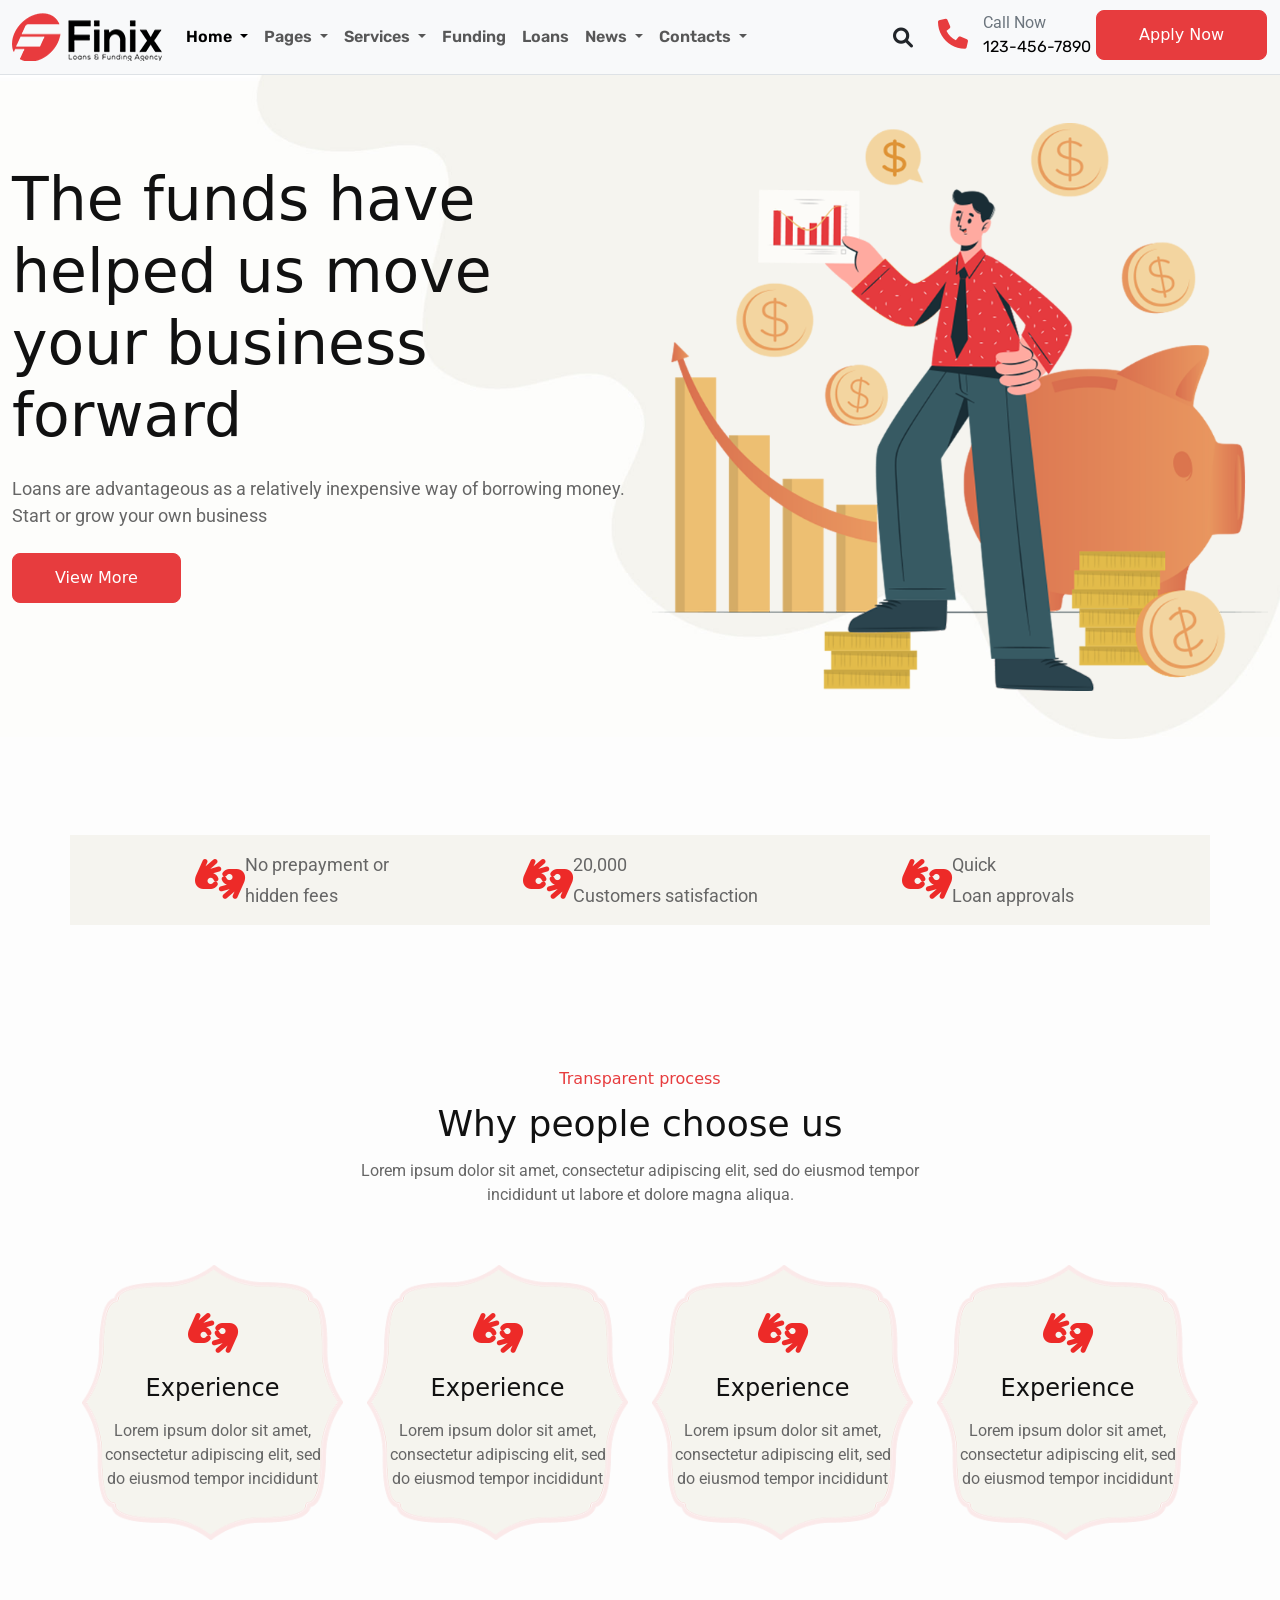
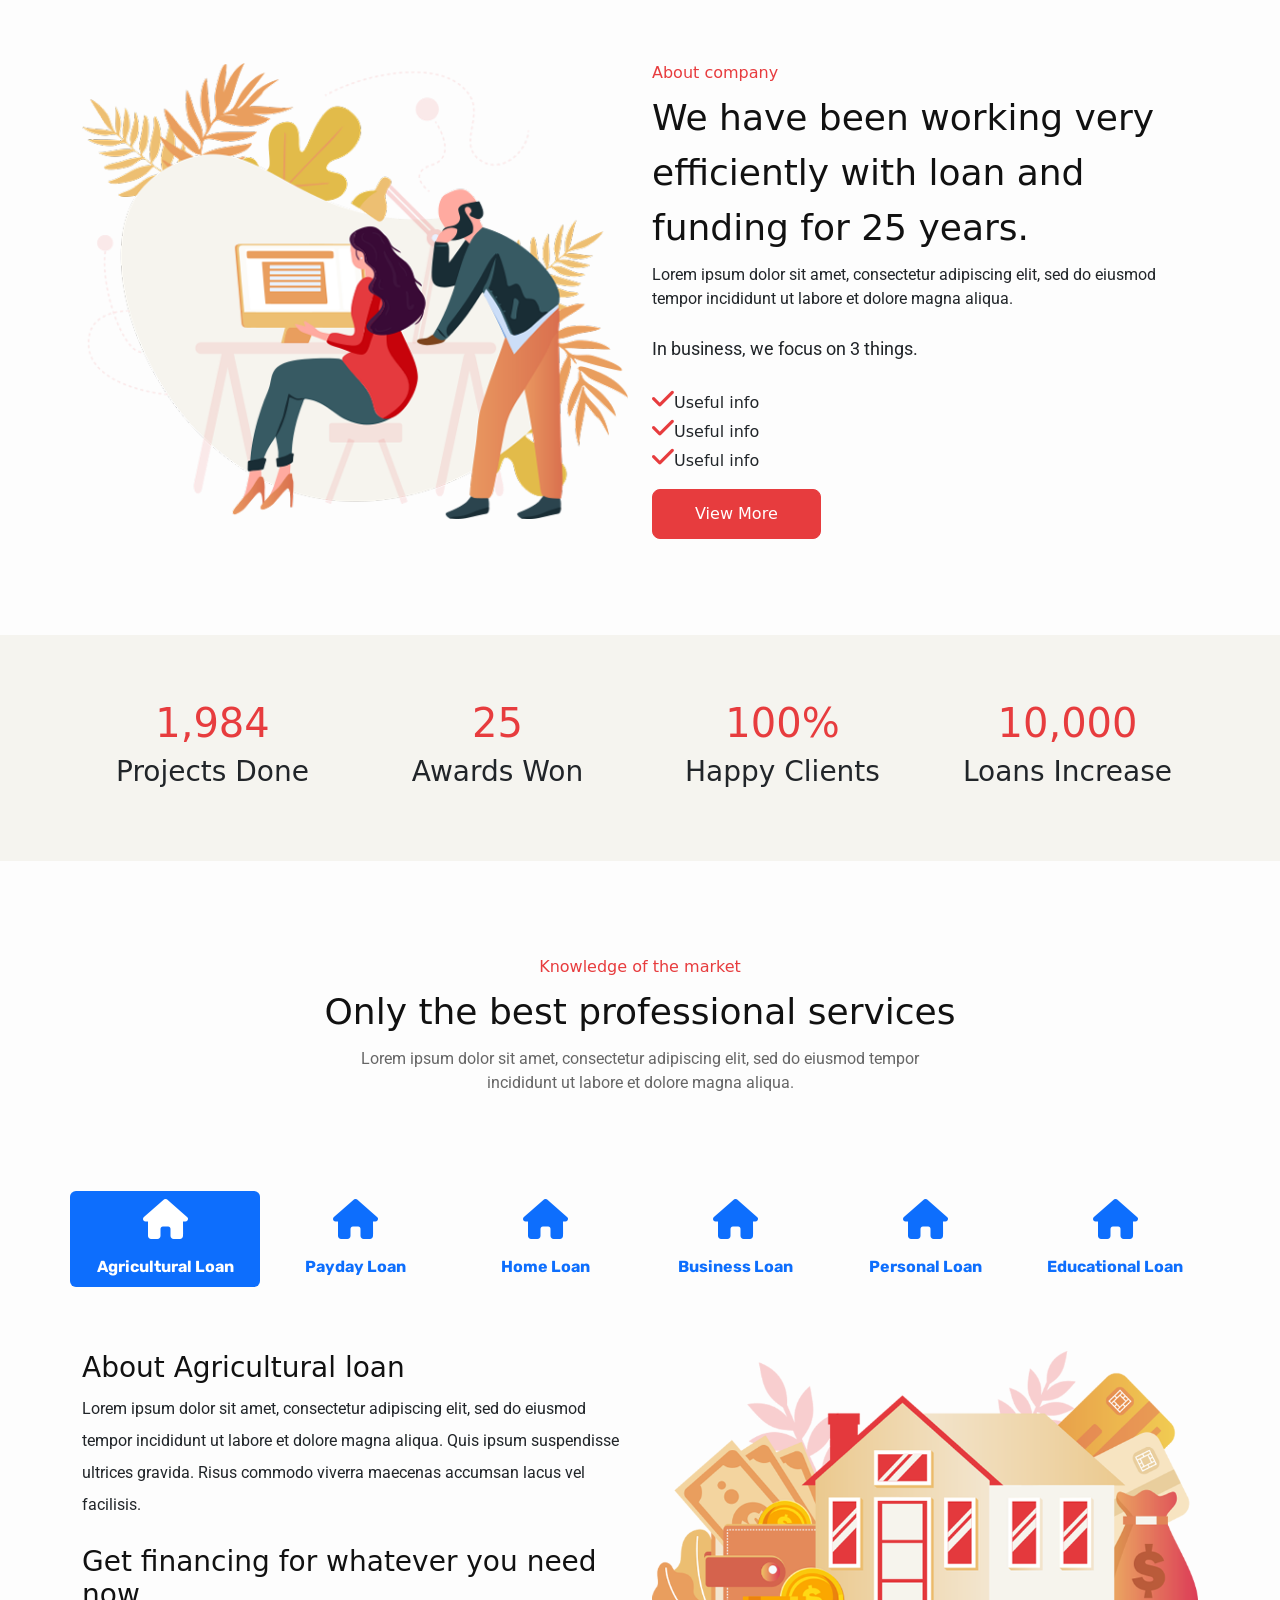
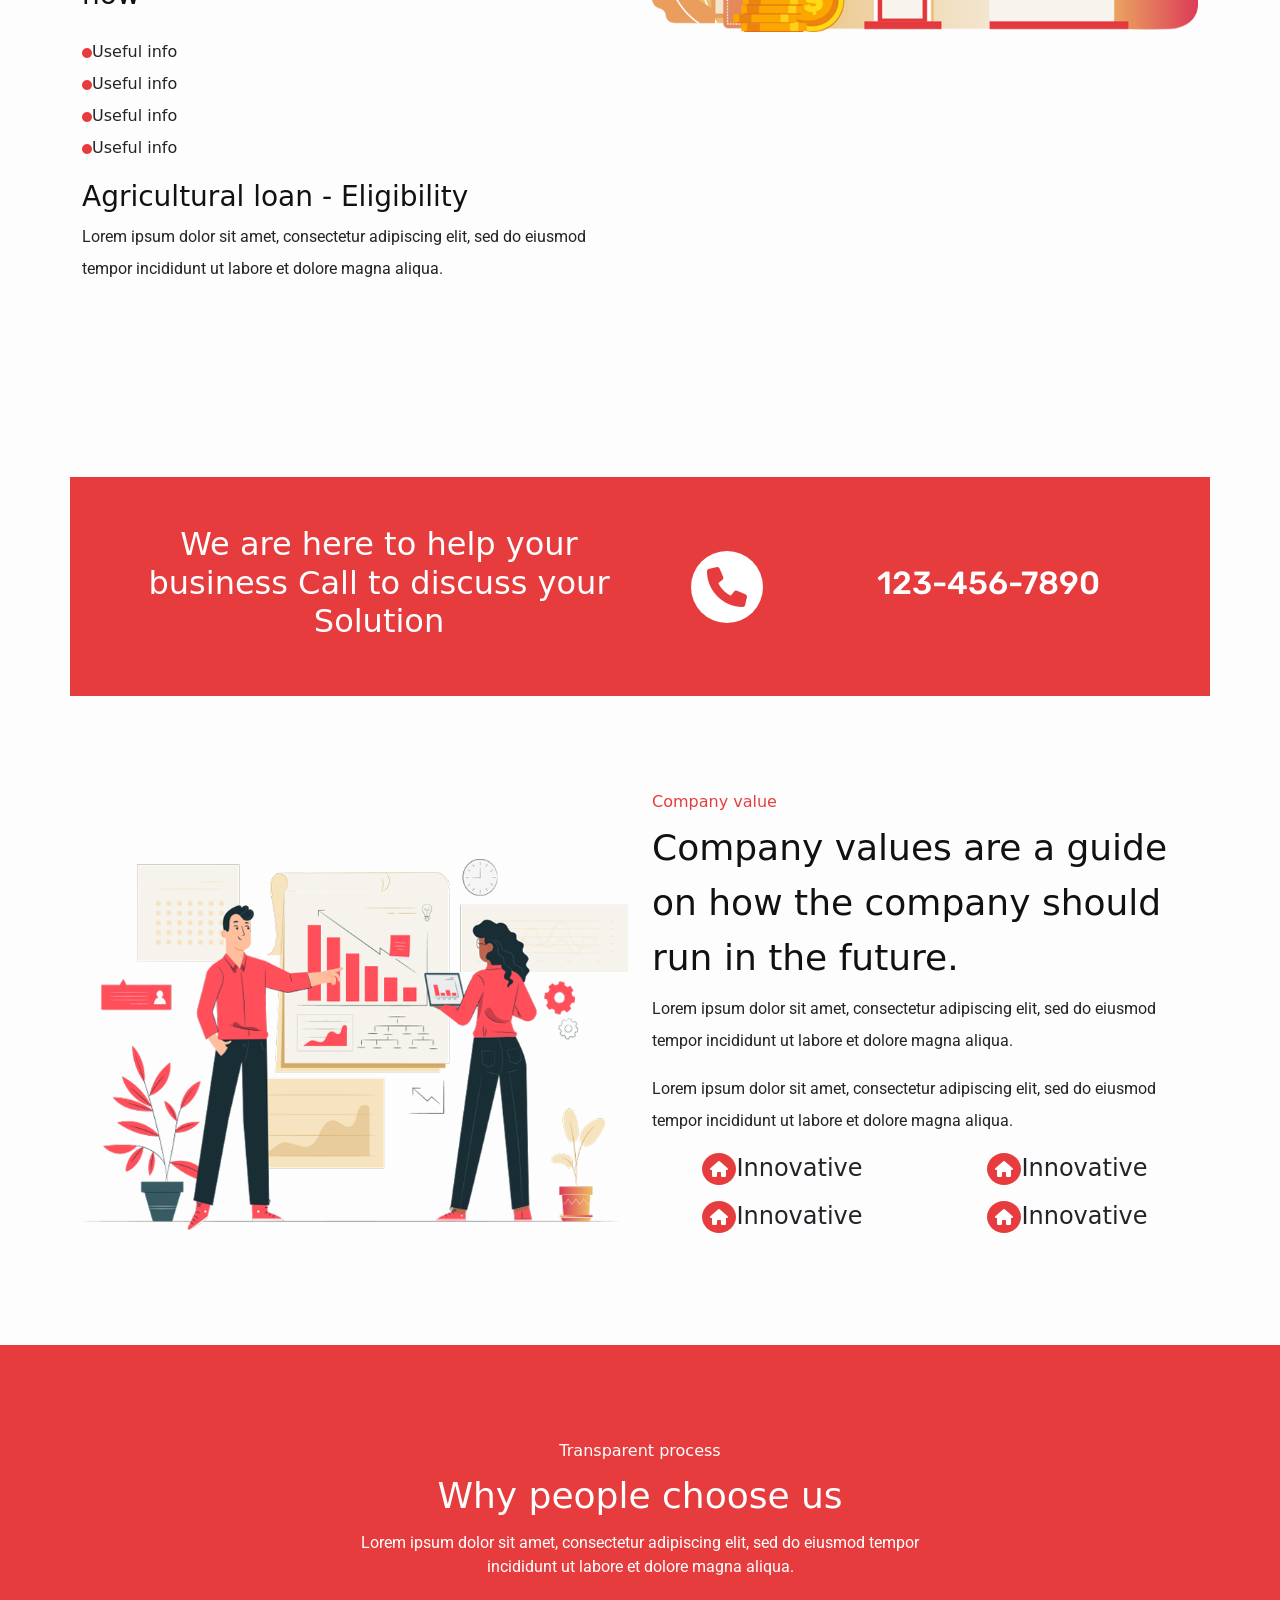
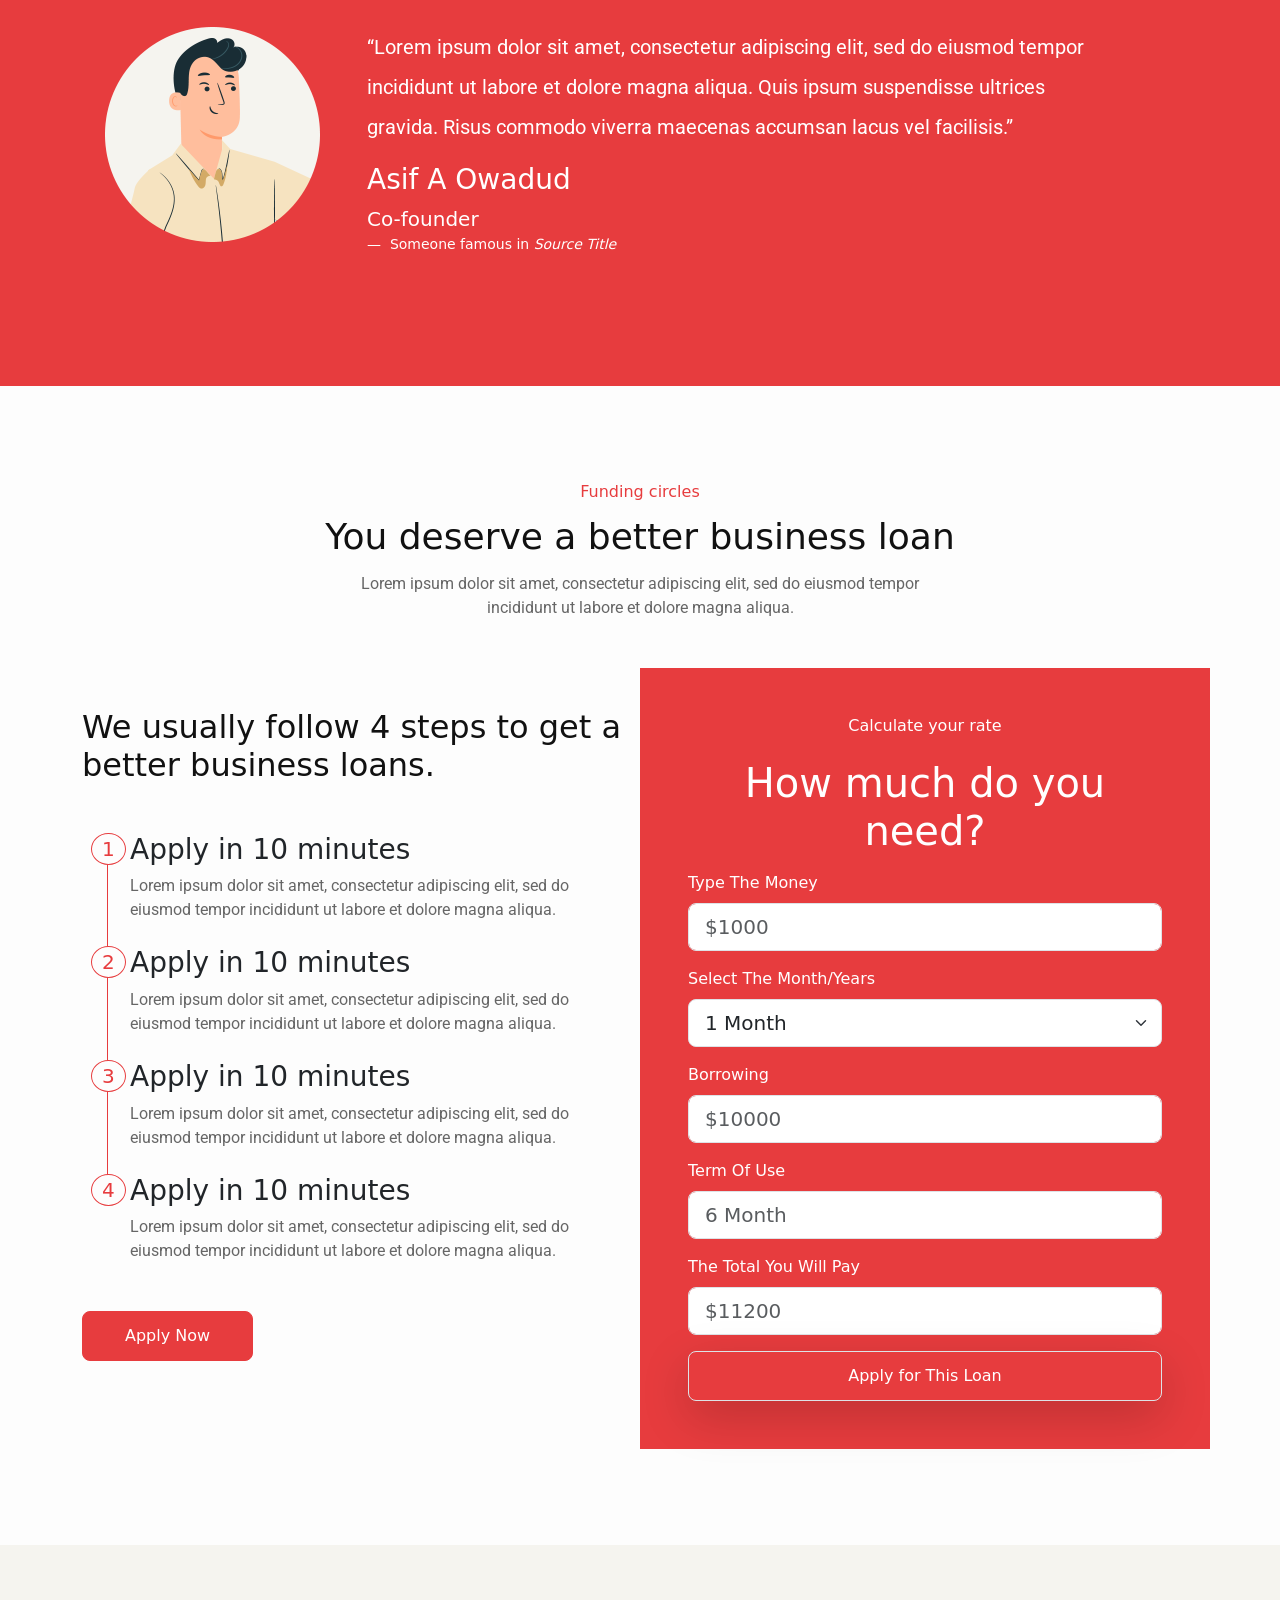
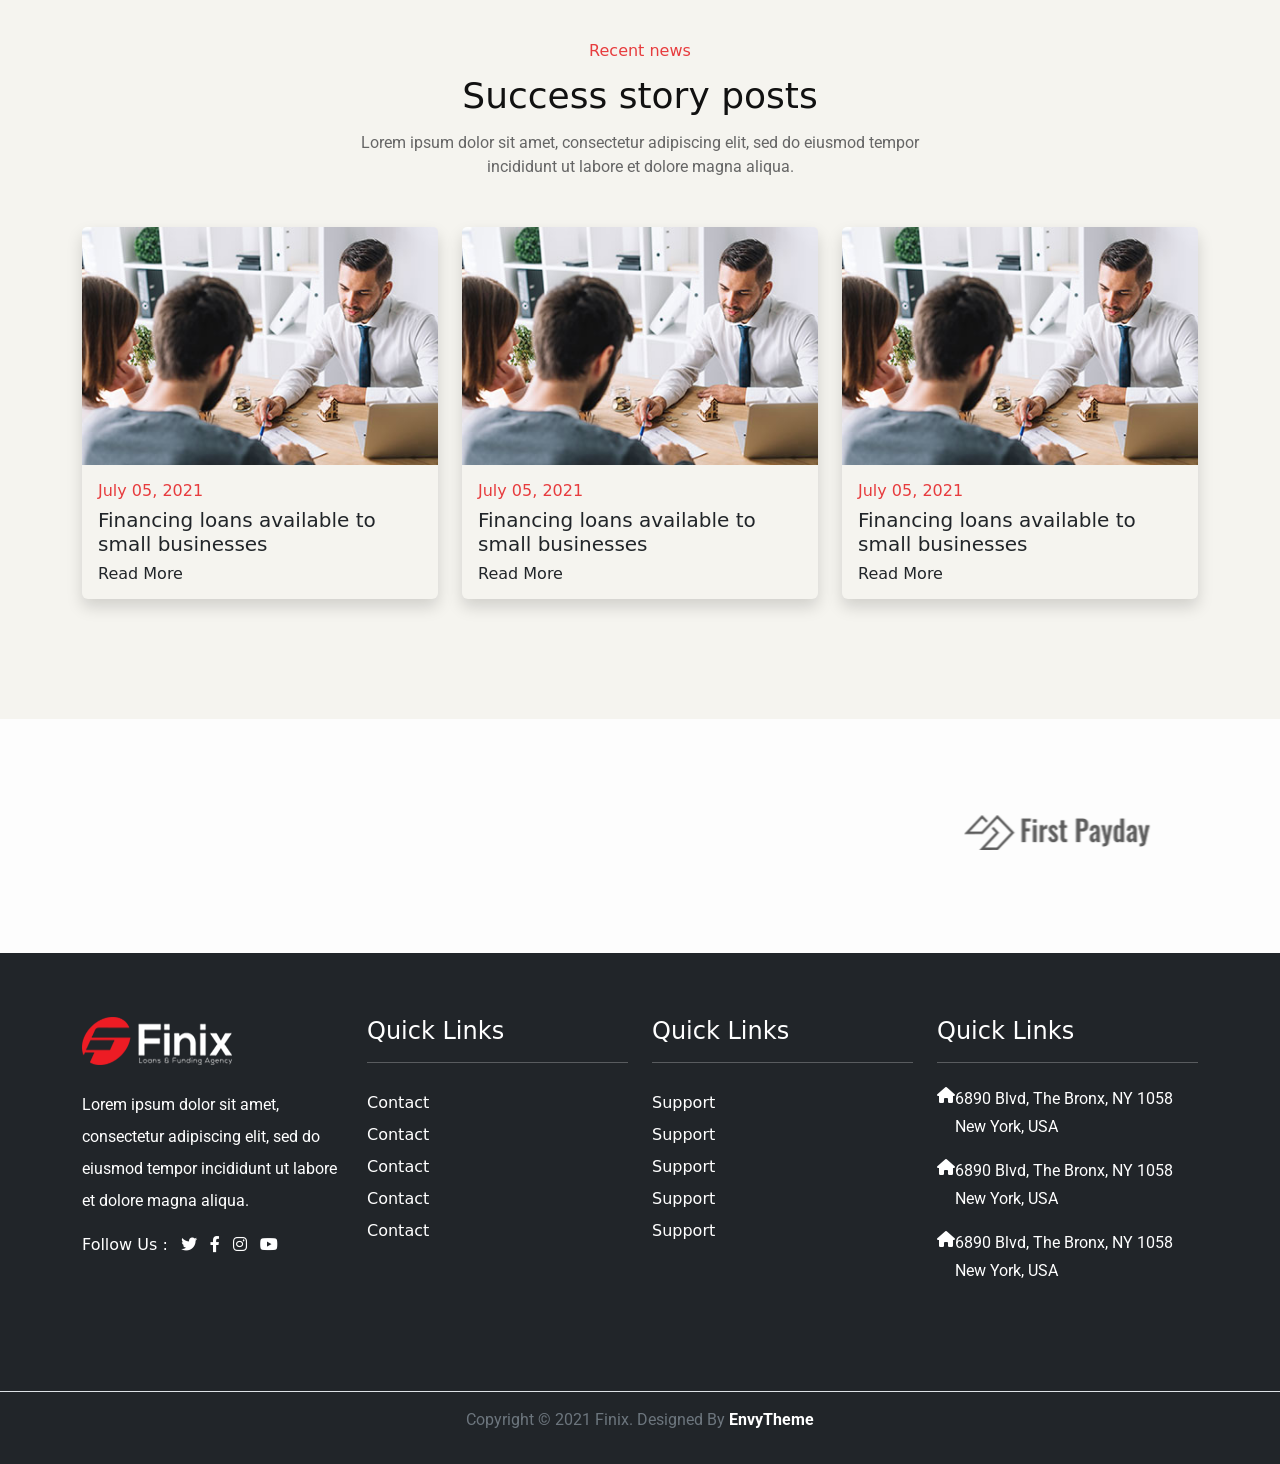
==== commit c50e6871: "css file name changed" ====
--- a/index.html
+++ b/index.html
@@ -11,7 +11,7 @@
     integrity="sha384-r4NyP46KrjDleawBgD5tp8Y7UzmLA05oM1iAEQ17CSuDqnUK2+k9luXQOfXJCJ4I" crossorigin="anonymous">
 
   <!-- css link -->
-  <link rel="stylesheet" href="css/practices.css">
+  <link rel="stylesheet" href="css/style.css">
   <link rel="stylesheet" href="css/pracResponsive.css">
 
   <!-- googleFont link -->
--- a/css/style.css
+++ b/css/style.css
@@ -0,0 +1,279 @@
+* {
+    margin: 0;
+    padding: 0;
+    box-sizing: border-box;
+}
+
+a {
+    font-family: 'Rubik', sans-serif;
+    text-decoration: none;
+    color: black;
+}
+
+p {
+    font-family: 'Roboto', sans-serif;
+}
+
+img {
+    max-width: 100% !important;
+}
+
+.bg {
+    background: #fdfdfd;
+}
+
+.bgOlive {
+    background: #f5f4ef;
+}
+.bgDkOlive {
+    background: #f5f4ef;
+}
+
+.bgOrange {
+    background-color: #e73c3e;
+}
+
+.textOrange {
+    color: #e73c3e;
+}
+
+.textP {
+    color: #666;
+}
+
+.textH {
+    color: #111;
+}
+
+.commonBtn {
+    font-size: 16px;
+    background: #e73c3e;
+    border-color: #e73c3e;
+    position: relative;
+    z-index: 2;
+    padding: 12px 42px;
+}
+
+.commonBtn:hover {
+    border-color: #000;
+}
+
+.commonBtn::after {
+    content: "";
+    width: 0%;
+    height: 100%;
+    background: #000;
+    position: absolute;
+    top: 0;
+    left: 0;
+    z-index: -1;
+    transition: 0.4s;
+}
+
+.commonBtn:hover::after {
+    width: 100%;
+}
+
+.hoverOrange{
+    transition: 0.4s;
+}
+.hoverOrange:hover{
+    color: #e73c3e;
+    cursor: pointer;
+}
+/* header part start */
+header {
+    position: relative;
+}
+
+ul.navItem {}
+
+ul.navItem li {}
+
+ul.navItem li:hover>a {
+    color: #e73c3e !important;
+}
+
+ul.navItem li a {
+    transition: 0.4s;
+    font-weight: 600;
+}
+
+li.navHoverParent {}
+
+li.navHoverParent:hover ul {
+    display: block;
+    border: none;
+    box-shadow: 1px 1px 5px 5px #bdc3c7;
+}
+
+li.navHoverParent ul li a {
+    font-weight: 600;
+    transition: 0.4s;
+}
+
+li.navHoverParent ul li a:hover {
+    letter-spacing: 1px;
+}
+
+.headerAccessories {
+    position: absolute;
+    top: 13%;
+    right: 1%;
+    width: 30%;
+}
+
+div.searchPhone {}
+
+div.searchPhone span {
+    padding: 0 10px;
+}
+
+div.searchPhone span.searchLogo {
+    font-size: 20px;
+    cursor: pointer;
+}
+
+div.searchPhone span.phoneLogo {
+    font-size: 30px;
+    color: #e73c3e;
+}
+
+div.callNumber {}
+
+div.callNumber p {
+    margin-bottom: 0px;
+}
+
+div.callNumber a {
+    font-weight: normal !important;
+    transition: 0.4s;
+}
+
+div.callNumber a:hover {
+    color: #e73c3e;
+}
+
+/* <!-- banner start --> */
+section.banner {
+    background: url(/images/main-banner3.jpg)center center no-repeat;
+    background-size: cover;
+}
+
+section.banner div.bannerLeft {}
+
+section.banner div.bannerLeft h1 {
+    font-size: 60px;
+    color: #111;
+}
+
+section.banner div.bannerLeft p {
+    color: #666;
+    font-size: 18px;
+}
+
+section.banner div.bannerLeft a.bannerBtn {
+    padding: 12px 42px;
+}
+
+section.banner div.bannerRight {}
+
+section.banner div.bannerRight img {}
+
+/* approval start */
+.approvalIcon {
+    color: #ed2a28;
+}
+
+.approvaDetails {
+    font-size: 18px;
+    color: #666;
+}
+
+/* chooseUs start */
+
+.cmmnSctnTtl {}
+
+.cmmnSctnTtl h6 {
+    font-weight: 400;
+}
+
+.cmmnSctnTtl p {
+    width: 50%;
+    margin: auto;
+}
+
+.cmmnSctnTtl h2 {
+    font-size: 36px;
+    line-height: 55px;
+}
+
+
+.chsQlt {
+    background: url(../images/process-shape.png) center center no-repeat;
+    background-size: contain;
+    height: 280px;
+}
+
+div.chsQlt div.chsIcon {}
+
+div.chsQlt div.chsIcon i {
+    margin-top: 50px;
+}
+
+div.chsQlt div.chsDtail {}
+
+div.chsQlt div.chsDtail p {
+    margin: 0 45px;
+}
+
+/* finding start */
+.findingApply{}
+.findingApply ul{
+    position: relative;
+}
+.findingApply ul::after{
+    content: "";
+    position: absolute;
+    top: 20px;
+    left: 25px;
+    height: calc(100% - 25%);
+    width: 1px;
+    background: #e73c3e;
+}
+.findingApply ul li{
+    position: relative;
+}
+.findingApply ul li span{
+    border: 1px solid #e73c3e;
+    z-index: 1;
+    position: absolute;    
+    top: 0;
+    left: -39px;
+    font-size: 20px;
+    padding: 0px 10px;
+}
+
+.recentNewsItem div h6:last-child{
+    transition: 0.4s;
+}
+.recentNewsItem div:hover h6:last-child{
+    letter-spacing: 1px;
+    color: #e73c3e;
+}
+
+.upperFooterItem{}
+.upperFooterItem ul{}
+.upperFooterItem ul li{
+    transition: 0.4s;
+}
+.upperFooterItem ul li:hover{
+    color: #e73c3e;
+    letter-spacing: 1px;
+}
+.upperFooterItem ul li i{
+    transition: 0.4s;
+}
+.upperFooterItem ul li i:hover{
+    color: #e73c3e;
+}
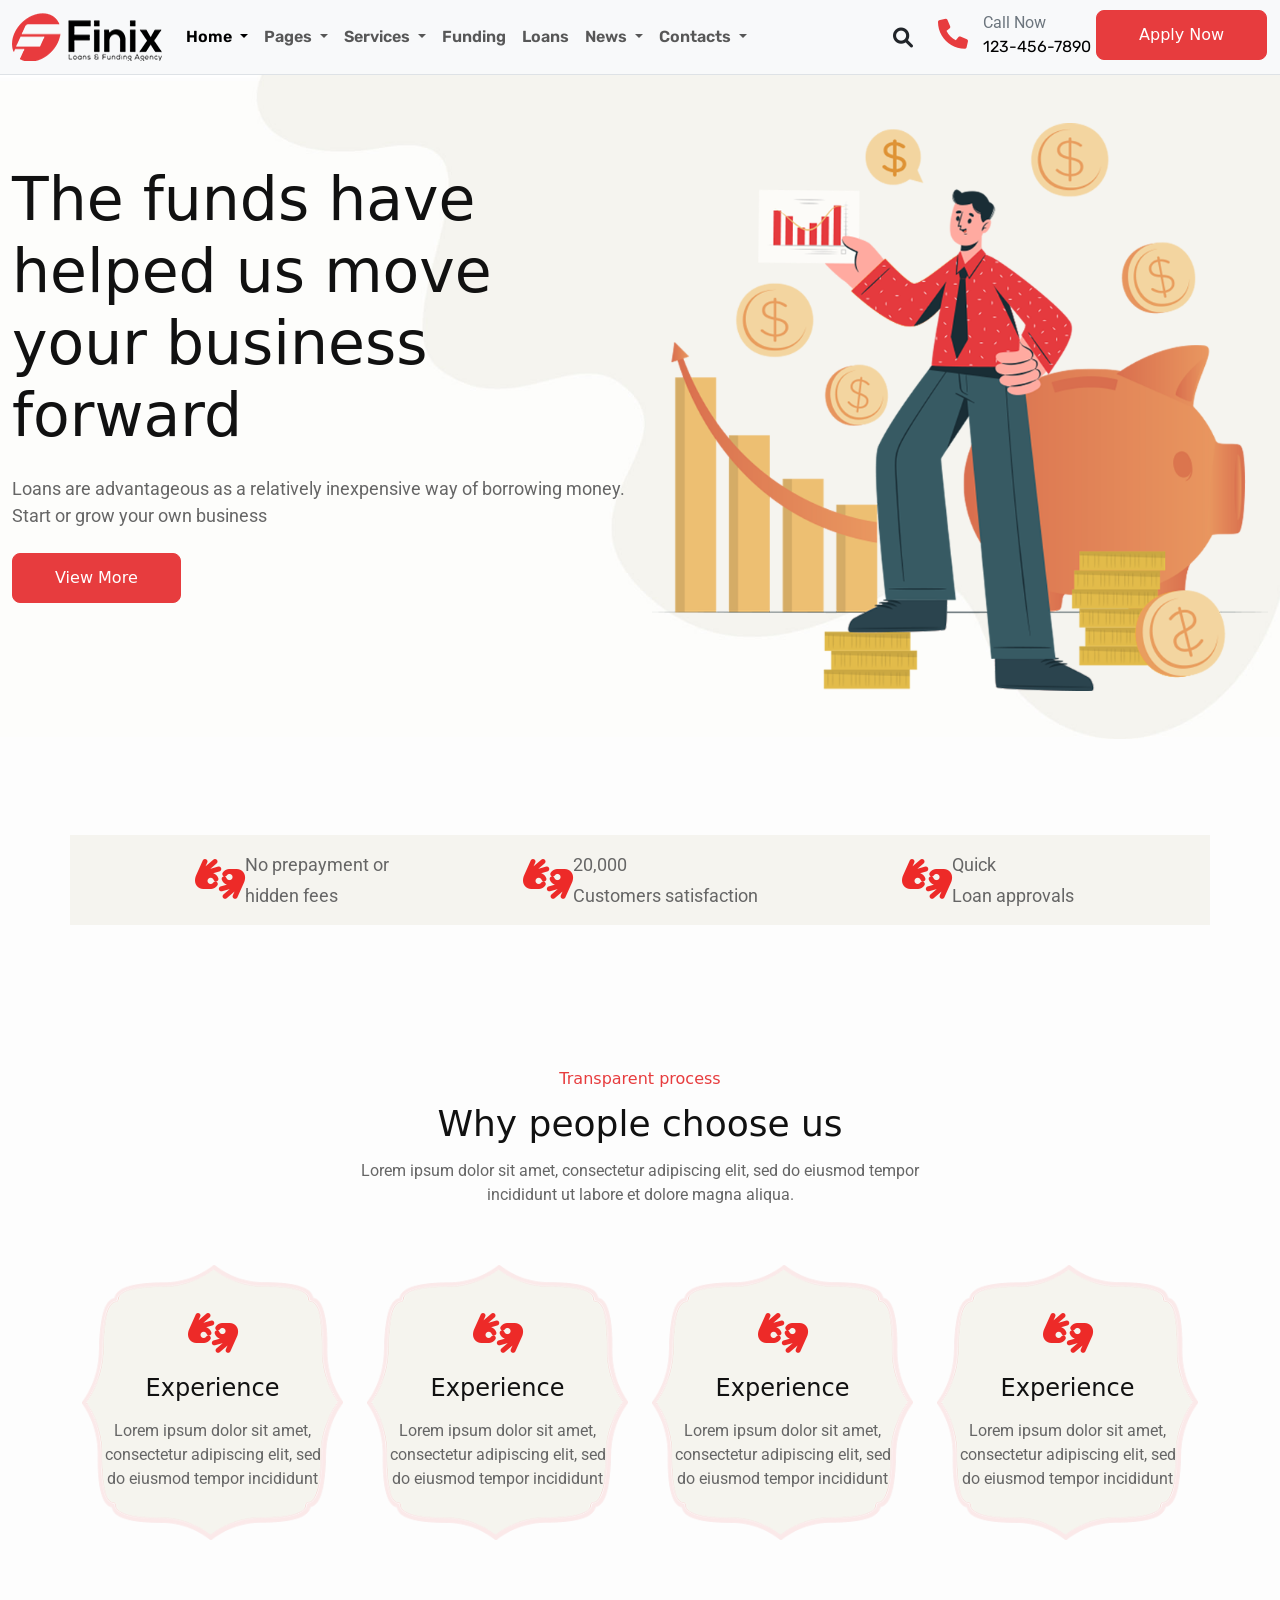
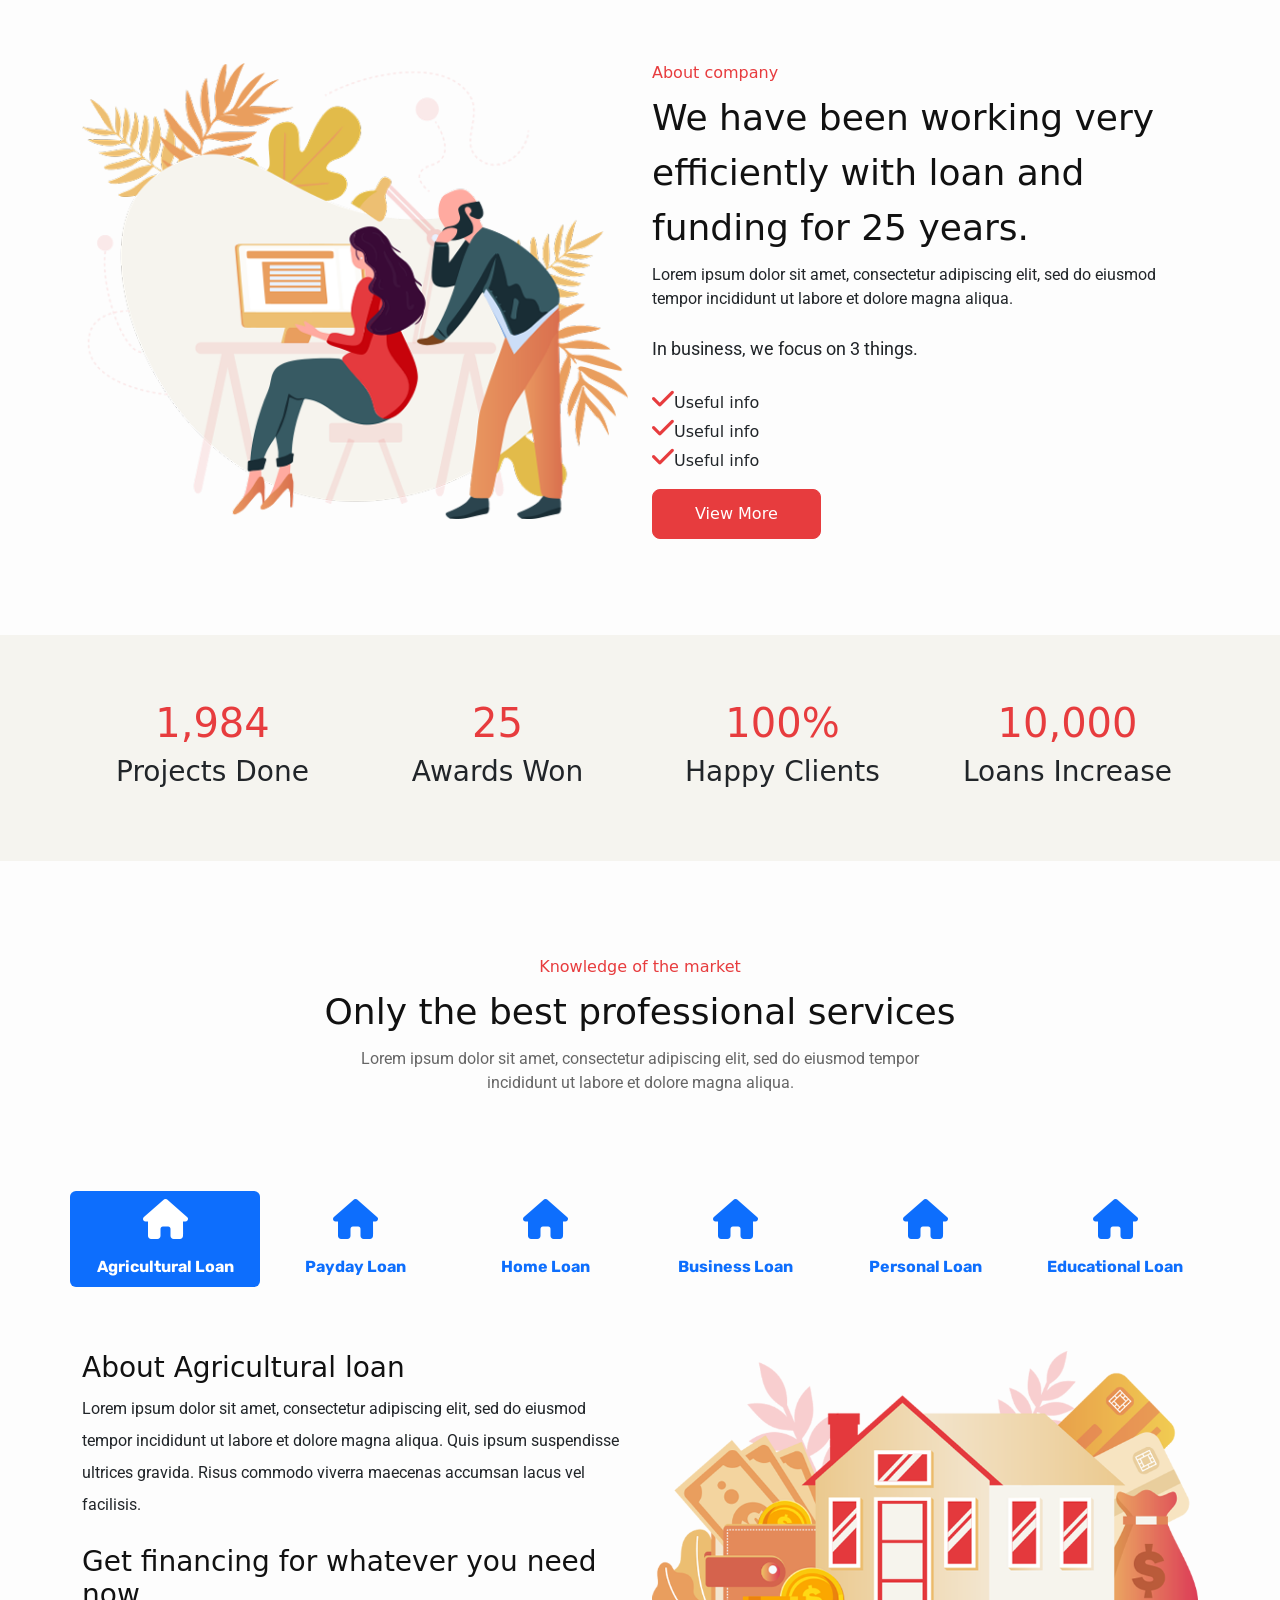
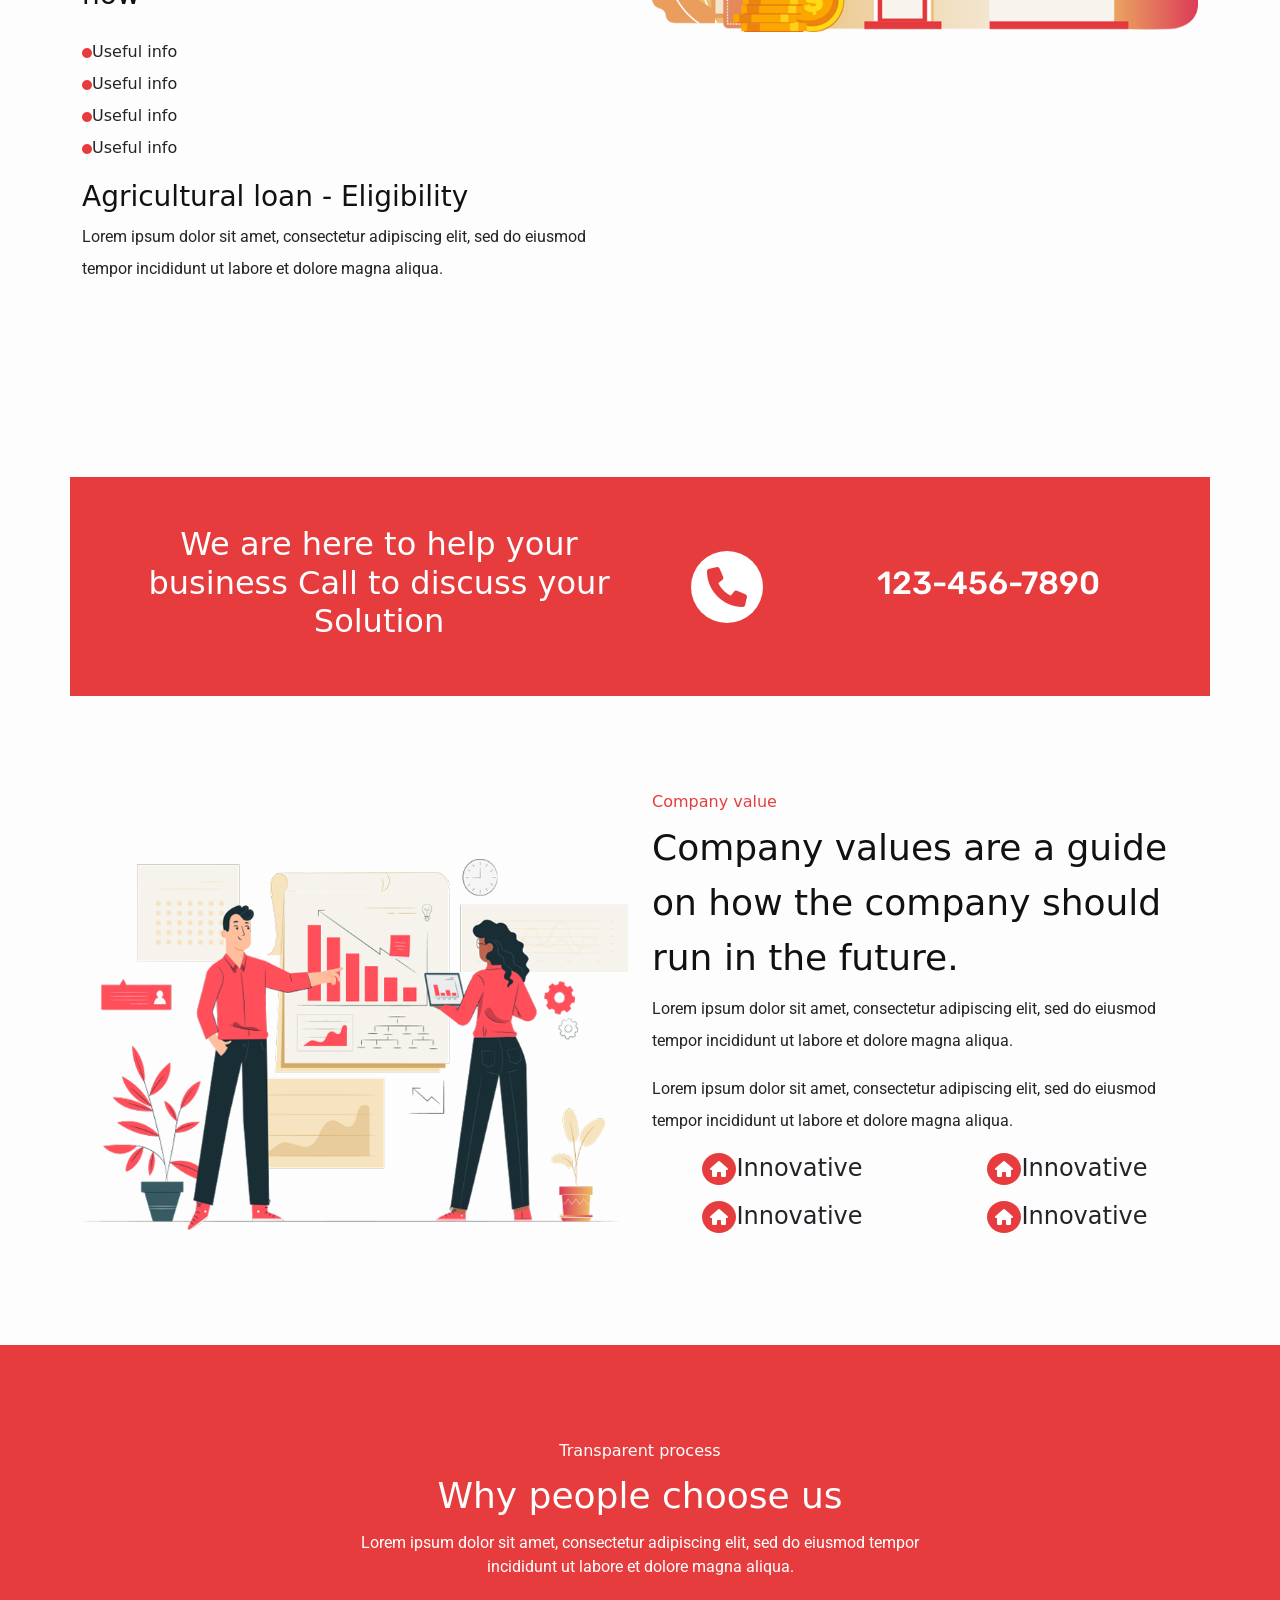
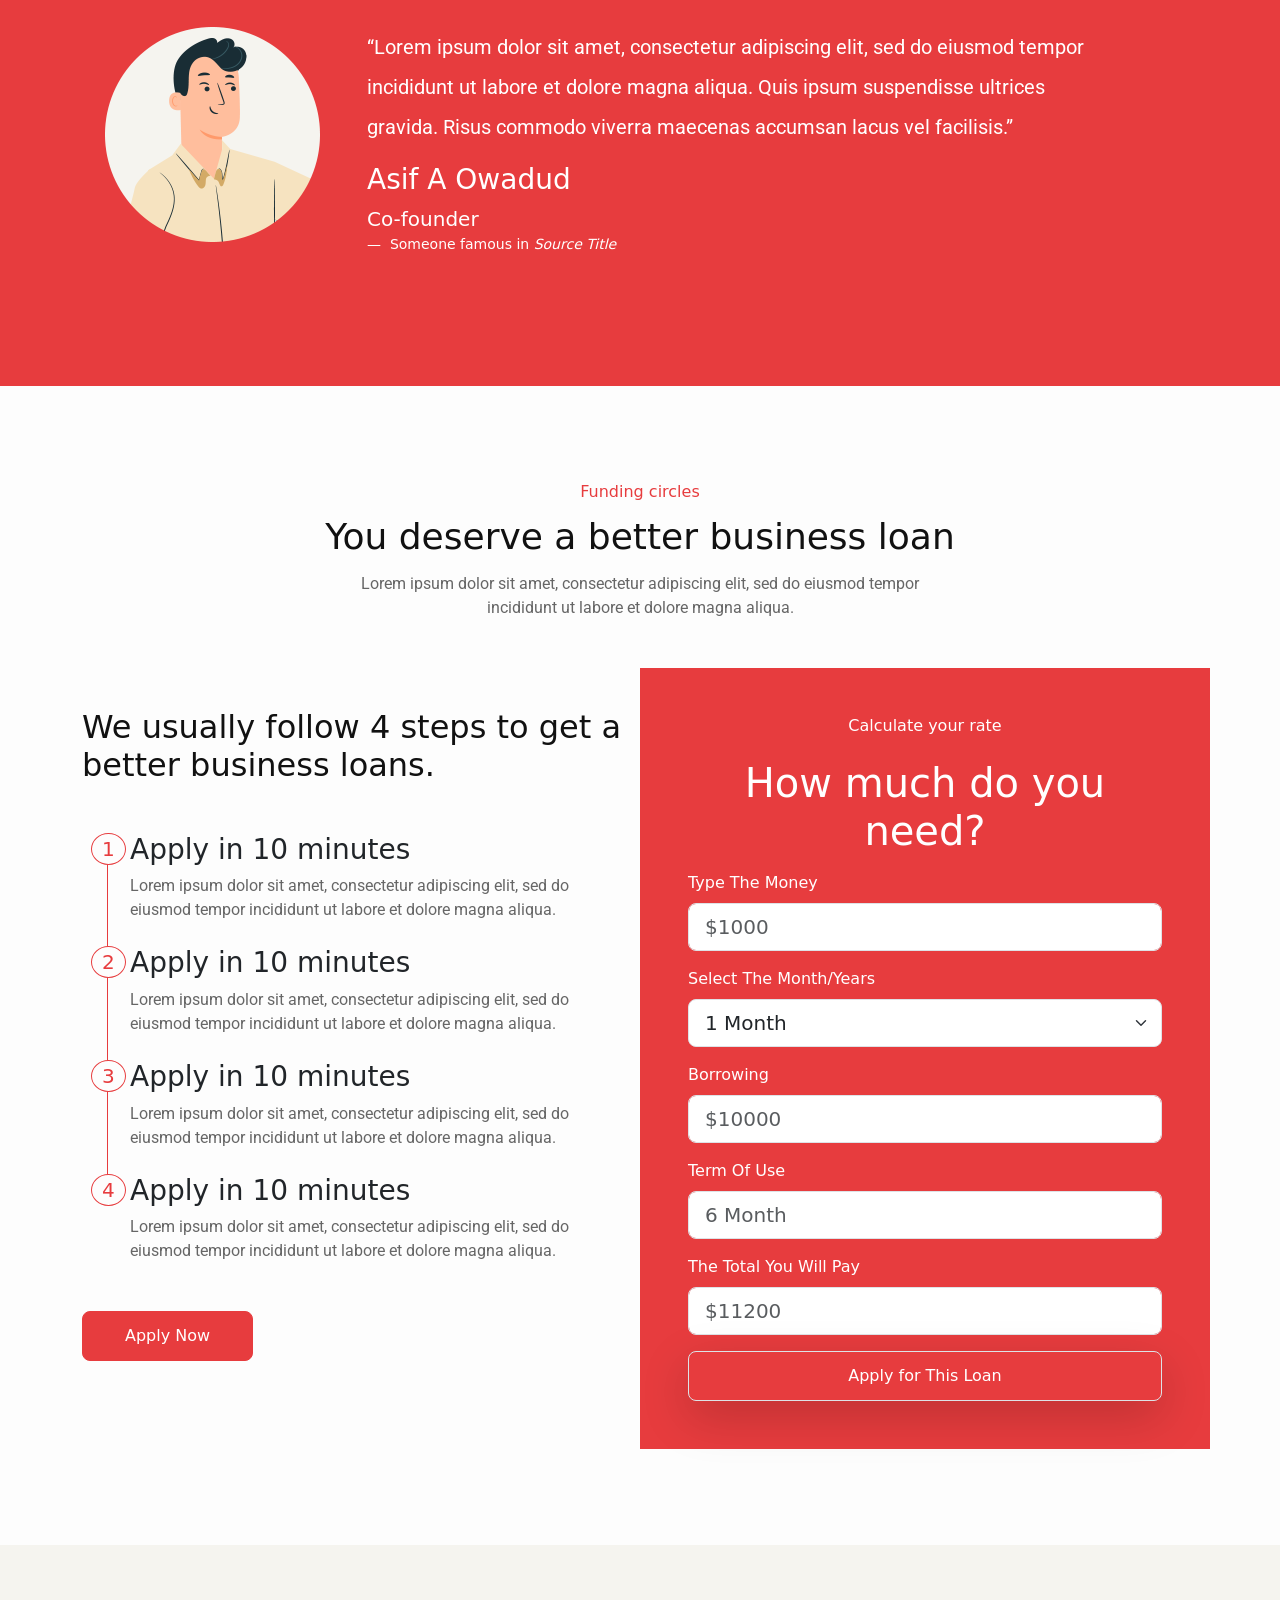
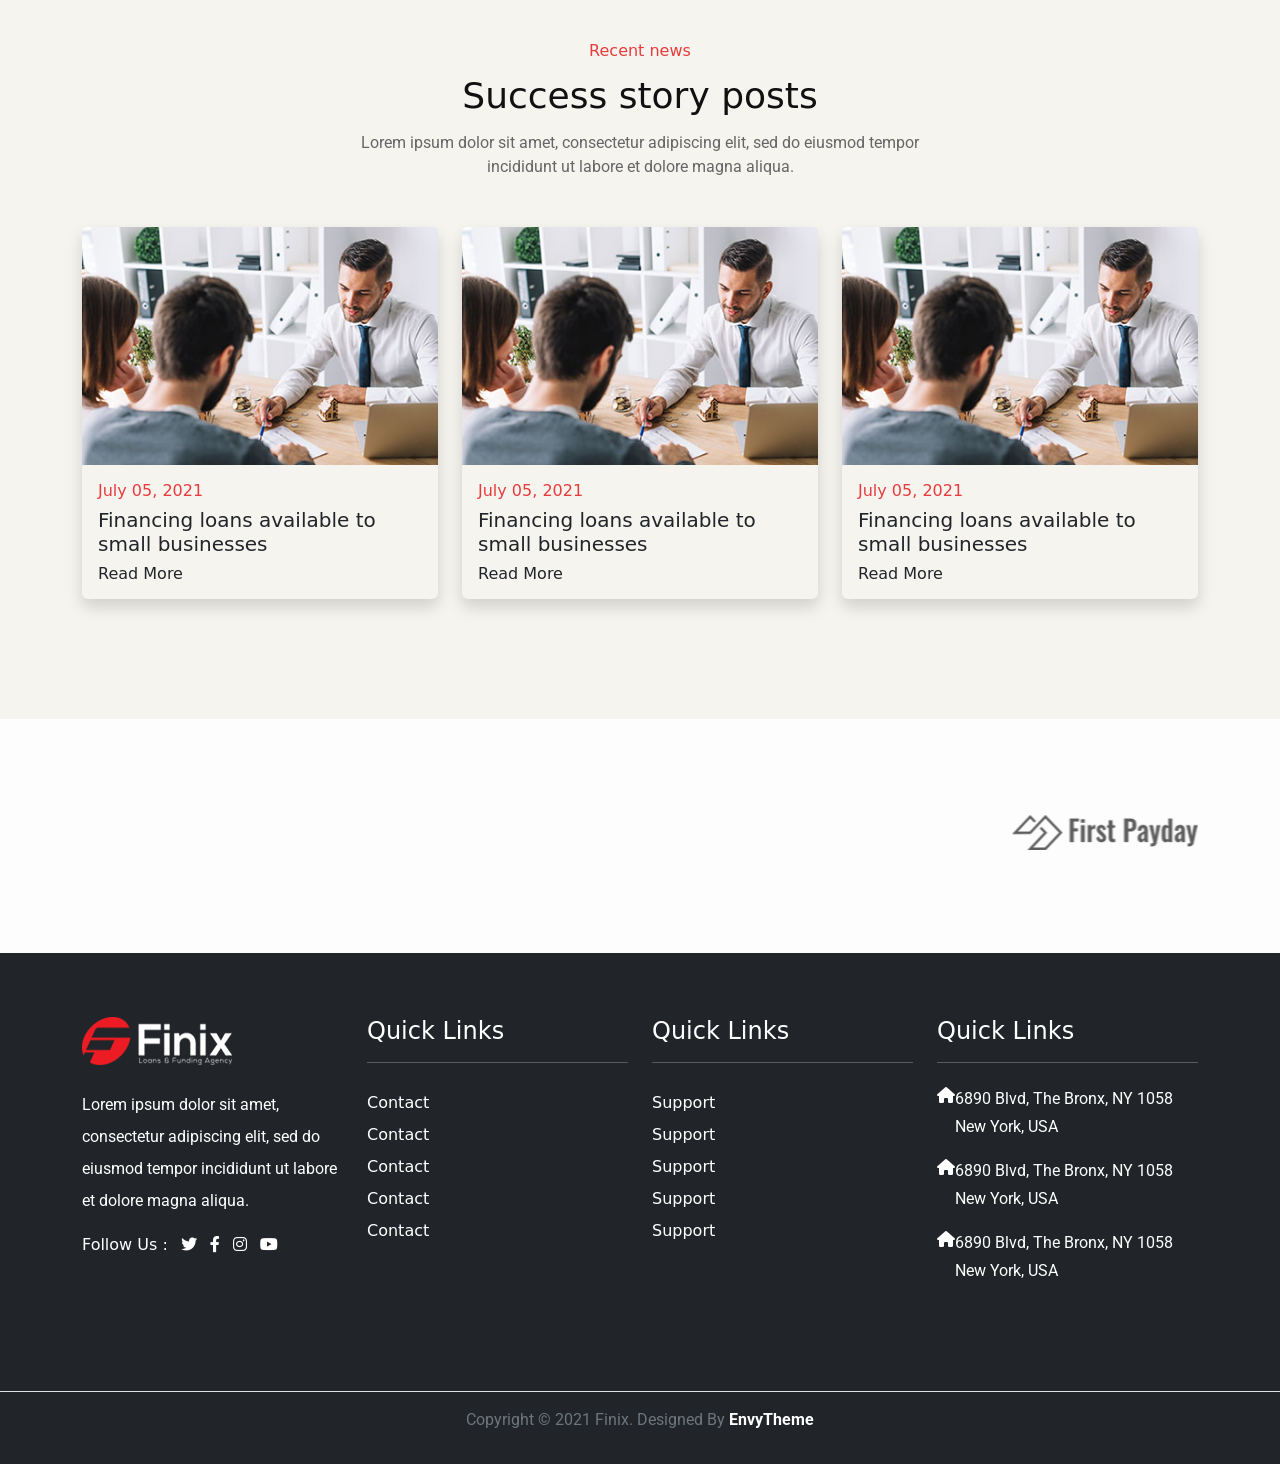
==== commit 21664845: "html title name changed" ====
--- a/index.html
+++ b/index.html
@@ -24,7 +24,8 @@
   <!-- font awesome link -->
   <link rel="stylesheet" href="https://cdnjs.cloudflare.com/ajax/libs/font-awesome/6.0.0-beta2/css/all.min.css">
 
-  <title>Hello, world!</title>
+  <title>Welcome to Finix</title>
+  <link rel="shortcut icon" href="/images/logo.png" type="image/x-icon">
 </head>
 
 <body>
